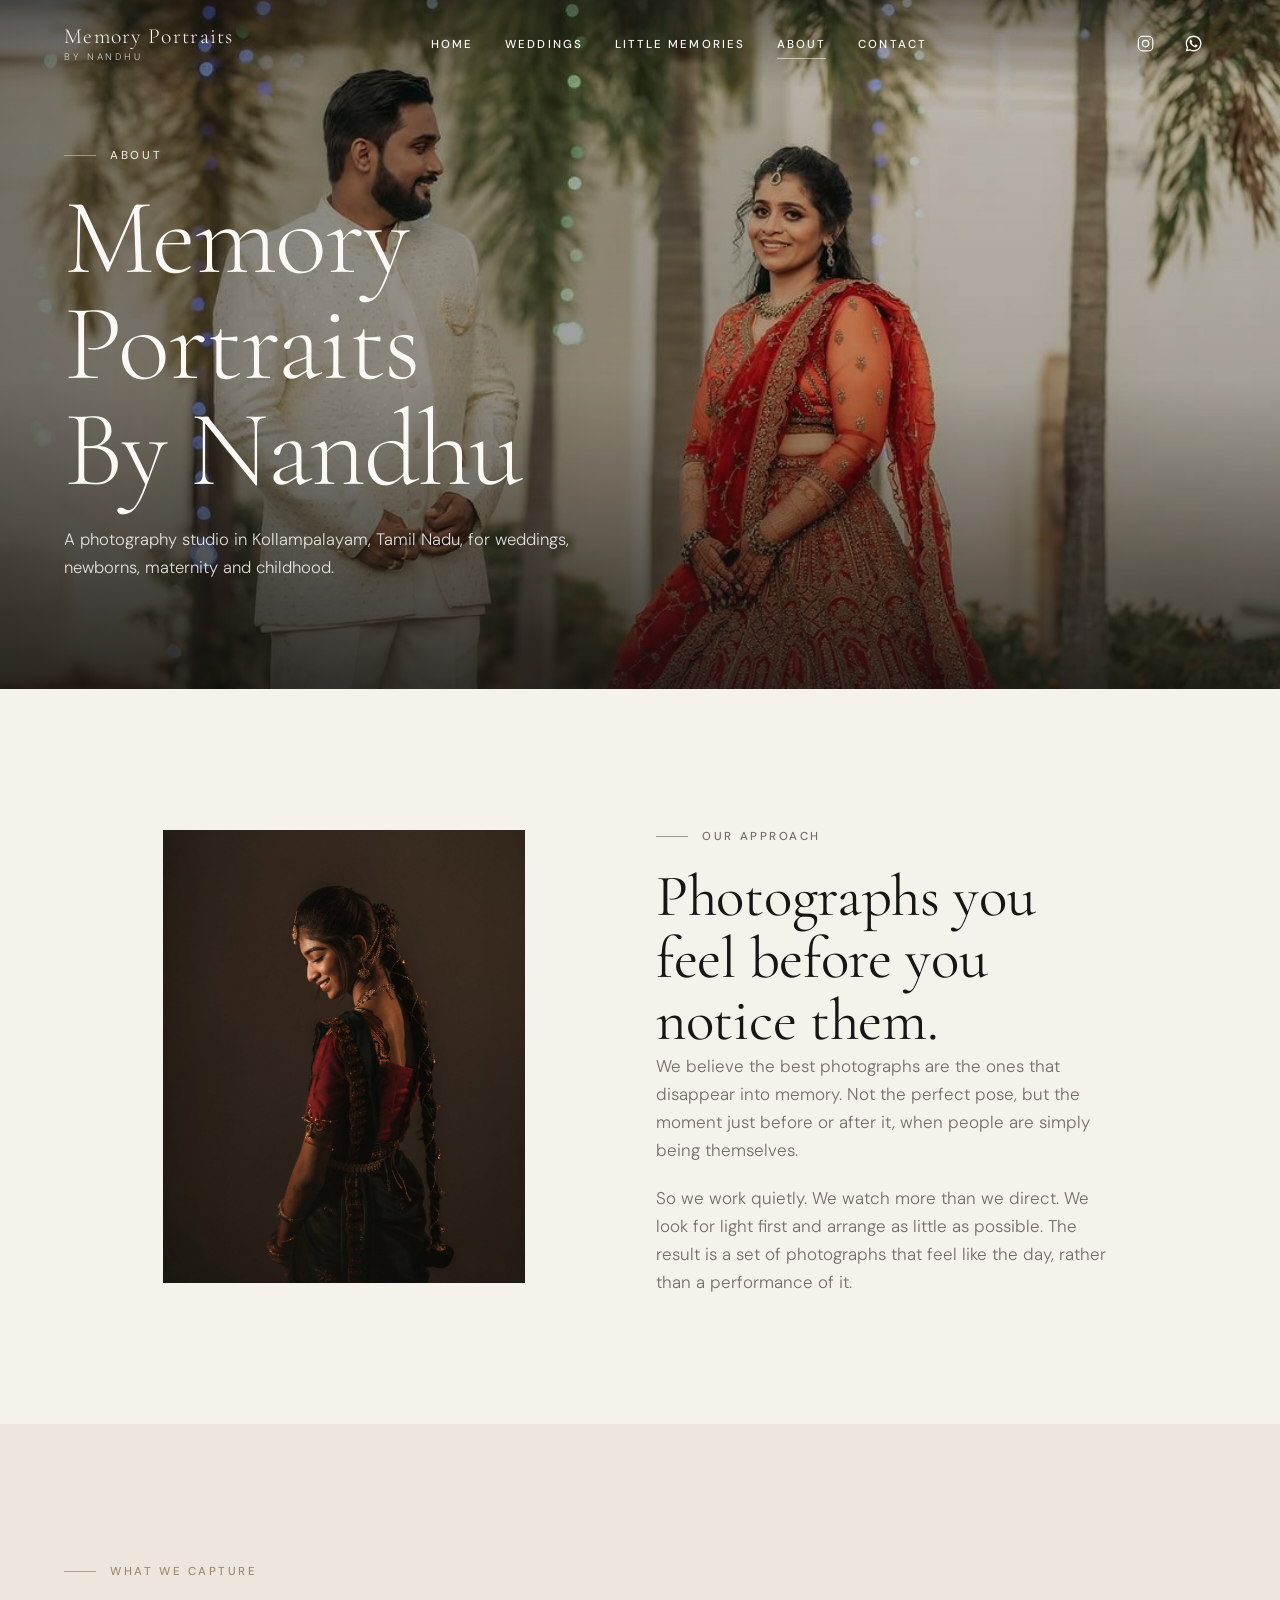
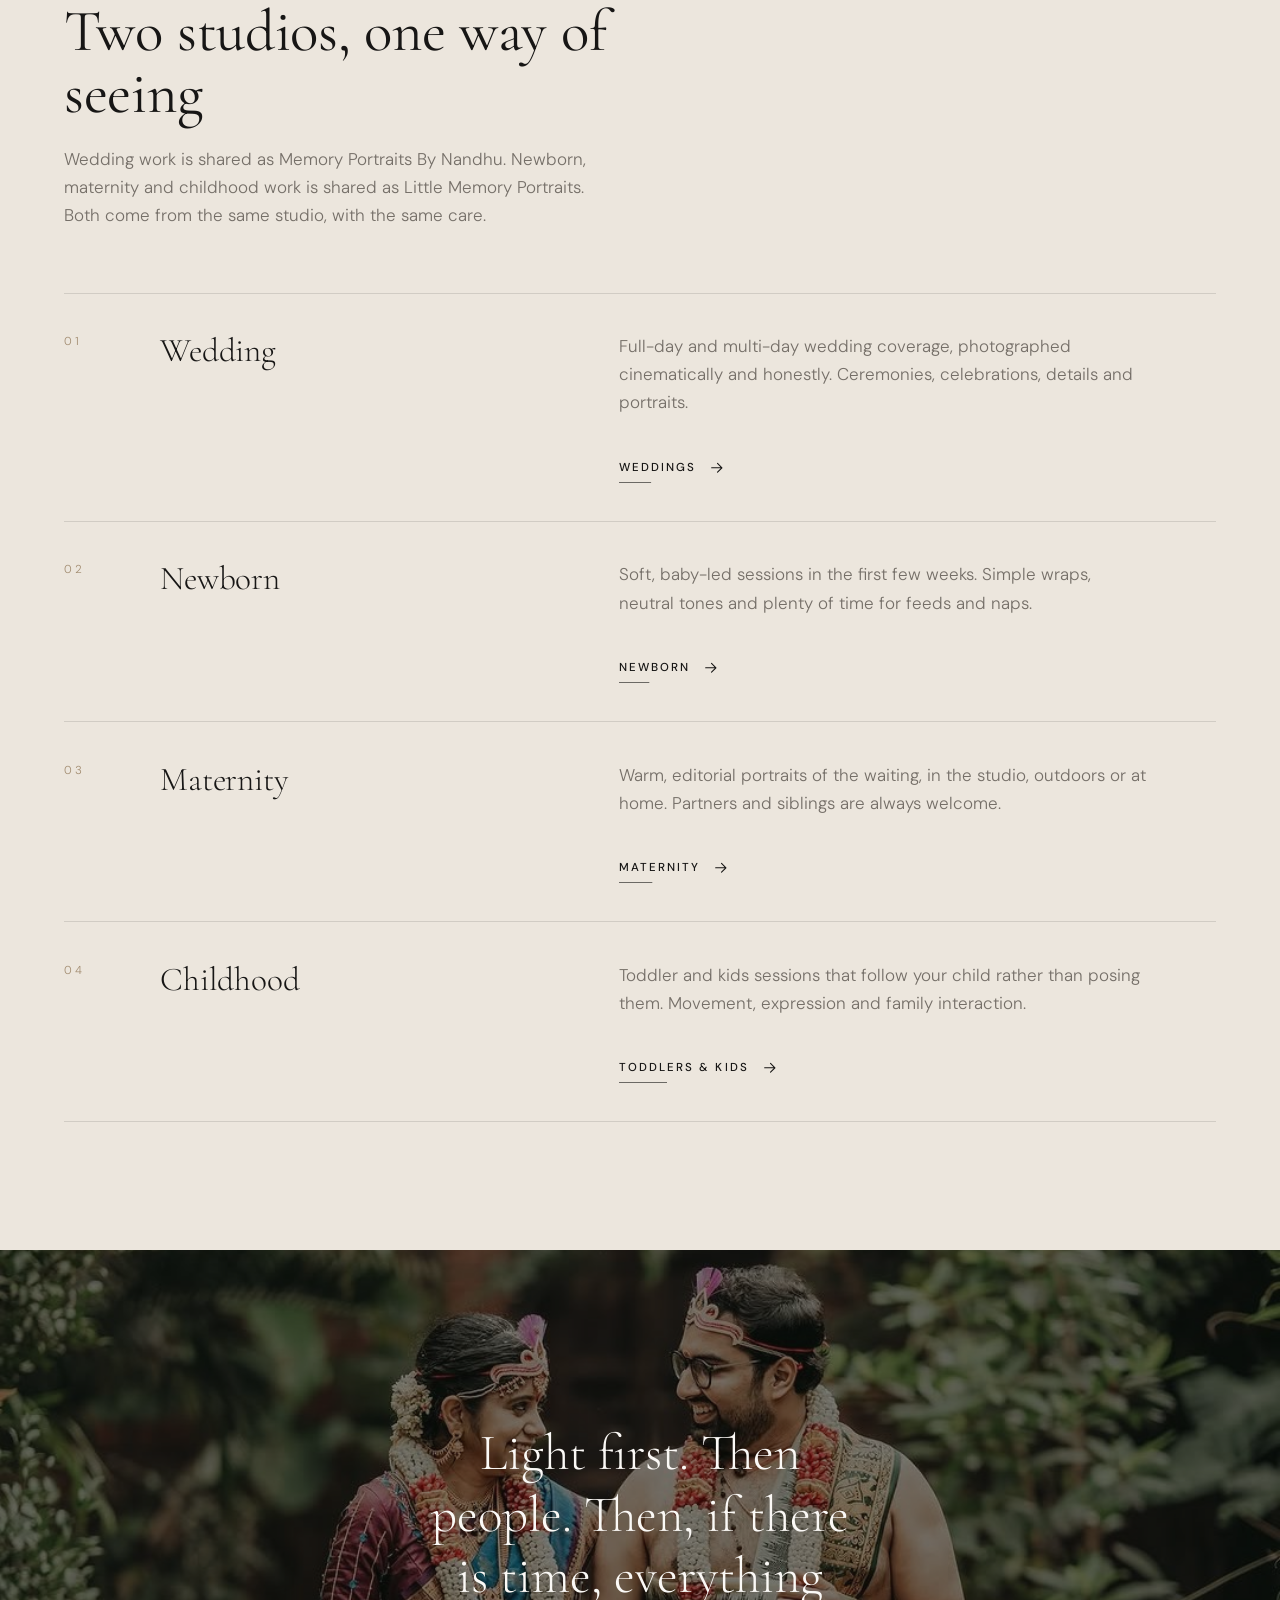
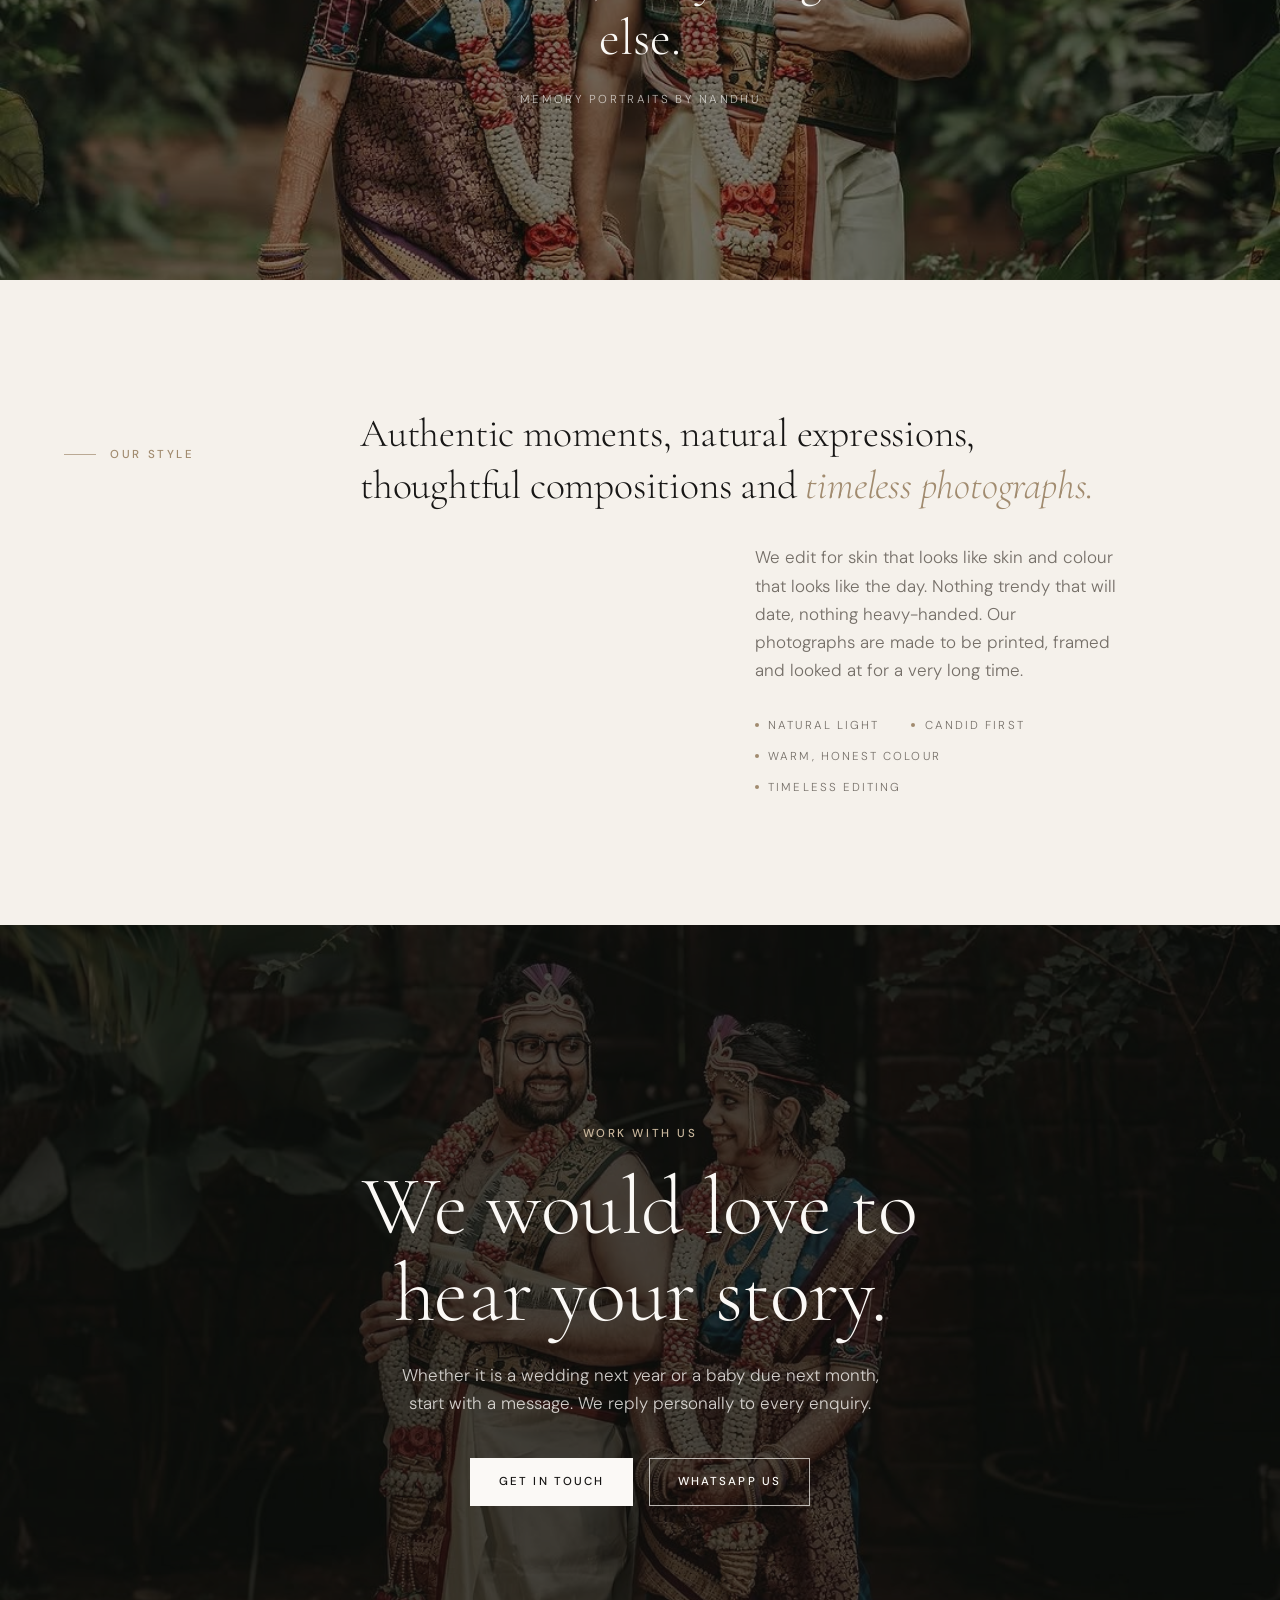
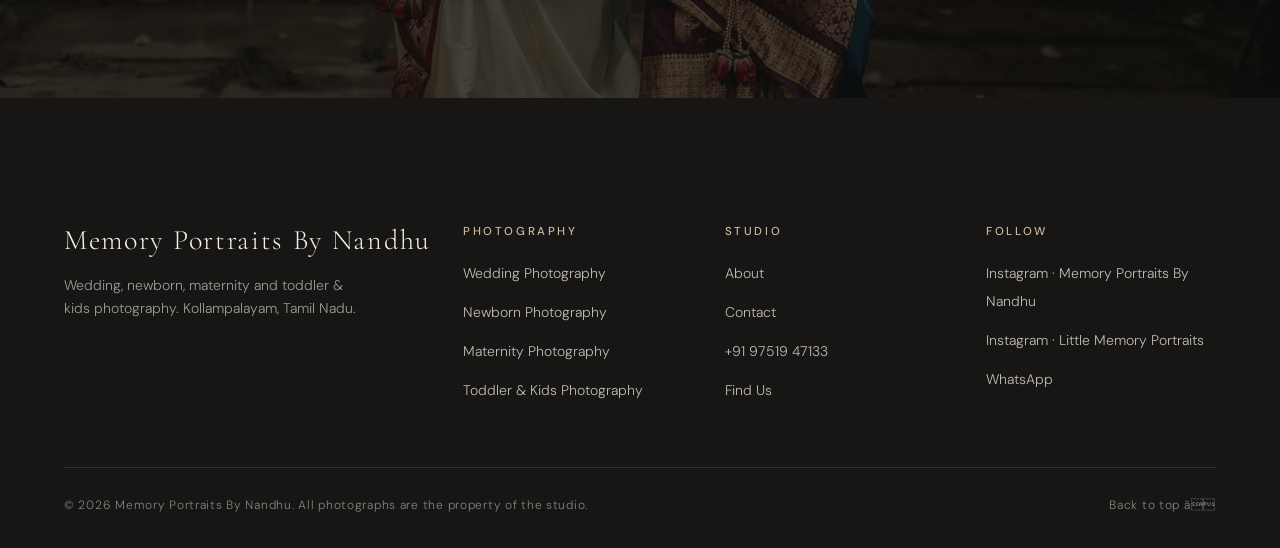
==== about.html @ 347346f7 "Memory Portraits By Nandhu portfolio site Static HTML/CSS/JS portfolio for the studio with the real " ====
<!DOCTYPE html>
<html lang="en">
<head>
    <meta charset="utf-8">
    <meta name="viewport" content="width=device-width, initial-scale=1">
    <title>About | Memory Portraits By Nandhu</title>
    <meta name="description" content="About Memory Portraits By Nandhu, a photography studio in Kollampalayam, Tamil Nadu. Our approach, what we capture and the style behind our wedding, newborn, maternity and childhood photography.">

    <meta property="og:type" content="website">
    <meta property="og:site_name" content="Memory Portraits By Nandhu">
    <meta property="og:title" content="About | Memory Portraits By Nandhu">
    <meta property="og:description" content="Authentic moments, natural expressions, thoughtful compositions and timeless photographs.">
    <meta name="twitter:card" content="summary_large_image">
    <meta name="theme-color" content="#f5f1eb">

    <link rel="icon" href="assets/icons/favicon.svg" type="image/svg+xml">
    <link rel="preconnect" href="https://fonts.googleapis.com">
    <link rel="preconnect" href="https://fonts.gstatic.com" crossorigin>
    <link href="https://fonts.googleapis.com/css2?family=Cormorant+Garamond:ital,wght@0,300;0,400;0,500;1,300;1,400&family=DM+Sans:wght@300;400;500&display=swap" rel="stylesheet">
    <link rel="stylesheet" href="css/style.css">
    <script>document.documentElement.classList.add("js");</script>
</head>
<body id="top">

    <a class="skip-link" href="#main">Skip to content</a>

    <div class="preloader" aria-hidden="true">
        <div class="preloader__inner">
            <span class="preloader__mark">Memory Portraits By Nandhu</span>
            <span class="preloader__line"></span>
        </div>
    </div>

    <!-- ============================================================ HEADER -->
    <header class="site-header">
        <div class="site-header__inner">
            <a class="brand" href="index.html" aria-label="Memory Portraits By Nandhu – home">
                <span class="brand__name">Memory Portraits</span>
                <span class="brand__sub">By Nandhu</span>
            </a>

            <nav class="site-nav" aria-label="Primary">
                <ul class="site-nav__list">
                    <li><a href="index.html">Home</a></li>
                    <li><a href="weddings.html">Weddings</a></li>
                    <li><a href="newborn.html">Little Memories</a></li>
                    <li><a href="about.html" aria-current="page">About</a></li>
                    <li><a href="contact.html">Contact</a></li>
                </ul>
            </nav>

            <div class="site-header__actions">
                <a class="icon-link" href="https://www.instagram.com/memory_portraits_by_nandhu/" target="_blank" rel="noopener" aria-label="Instagram (opens in a new tab)">
                    <svg class="icon" viewBox="0 0 24 24" aria-hidden="true"><rect x="3" y="3" width="18" height="18" rx="5"/><circle cx="12" cy="12" r="4"/><circle cx="17.5" cy="6.5" r="0.8" fill="currentColor" stroke="none"/></svg>
                </a>
                <a class="icon-link" data-config="whatsapp" href="https://wa.me/919751947133" target="_blank" rel="noopener" aria-label="WhatsApp (opens in a new tab)">
                    <svg class="icon icon--fill" viewBox="0 0 24 24" aria-hidden="true"><path d="M12.04 2C6.58 2 2.13 6.45 2.13 11.91c0 1.75.46 3.45 1.32 4.95L2.05 22l5.25-1.38c1.45.79 3.08 1.21 4.74 1.21 5.46 0 9.91-4.45 9.91-9.91S17.5 2 12.04 2zm0 18.15c-1.48 0-2.93-.4-4.2-1.15l-.3-.18-3.12.82.83-3.04-.2-.31a8.26 8.26 0 0 1-1.26-4.38c0-4.54 3.7-8.24 8.24-8.24 4.54 0 8.24 3.7 8.24 8.24s-3.7 8.24-8.23 8.24zm4.52-6.16c-.25-.12-1.47-.72-1.69-.81-.23-.08-.39-.12-.56.12-.17.25-.64.81-.78.97-.14.17-.29.19-.54.06-.25-.12-1.05-.39-1.99-1.23-.74-.66-1.23-1.47-1.38-1.72-.14-.25-.02-.38.11-.51.11-.11.25-.29.37-.43.12-.14.17-.25.25-.41.08-.17.04-.31-.02-.43-.06-.12-.56-1.34-.76-1.84-.2-.48-.41-.42-.56-.43h-.48c-.17 0-.43.06-.66.31-.22.25-.86.85-.86 2.07 0 1.22.89 2.4 1.01 2.56.12.17 1.75 2.67 4.23 3.74.59.26 1.05.41 1.41.52.59.19 1.13.16 1.56.1.48-.07 1.47-.6 1.67-1.18.21-.58.21-1.07.14-1.18-.06-.1-.22-.16-.47-.28z"/></svg>
                </a>
                <button class="nav-toggle" type="button" aria-expanded="false" aria-controls="nav-overlay" aria-label="Open menu">
                    <span></span><span></span>
                </button>
            </div>
        </div>
    </header>

    <div class="nav-overlay" id="nav-overlay" aria-hidden="true">
        <nav aria-label="Mobile">
            <ol class="nav-overlay__list">
                <li><a href="index.html">Home</a></li>
                <li><a href="weddings.html">Weddings</a></li>
                <li><a href="newborn.html">Little Memories</a></li>
                <li><a href="about.html" aria-current="page">About</a></li>
                <li><a href="contact.html">Contact</a></li>
            </ol>
        </nav>
        <div class="nav-overlay__footer">
            <div class="nav-overlay__social">
                <a href="https://www.instagram.com/memory_portraits_by_nandhu/" target="_blank" rel="noopener">Instagram · Memory Portraits By Nandhu</a>
                <a href="https://www.instagram.com/little_memoryportraits/" target="_blank" rel="noopener">Instagram · Little Memory Portraits</a>
                <a data-config="whatsapp" href="https://wa.me/919751947133" target="_blank" rel="noopener">WhatsApp</a>
            </div>
            <span class="nav-overlay__note">Kollampalayam, Tamil Nadu</span>
        </div>
    </div>

    <main id="main">

        <!-- ========================================================= HERO -->
        <section class="hero hero--compact" aria-labelledby="hero-title">
            <div class="hero__media">
                <img src="assets/images/hero/hero-about.jpg" alt="Bride and groom beneath the palms at the reception" width="1920" height="1080" loading="eager" fetchpriority="high">
            </div>
            <div class="hero__overlay"></div>
            <div class="hero__content">
                <p class="section-label">About</p>
                <h1 class="hero__title" id="hero-title">Memory Portraits By Nandhu</h1>
                <p class="hero__text">A photography studio in Kollampalayam, Tamil Nadu, for weddings, newborns, maternity and childhood.</p>
            </div>
        </section>

        <!-- ================================================= OUR APPROACH -->
        <section class="section" aria-labelledby="approach-title">
            <div class="container">
                <div class="grid-12 about-brief">
                    <figure class="about-brief__media reveal" data-reveal="scale">
                        <img src="assets/images/about/about-photographer.jpg" alt="Bride in soft, low light. Memory Portraits By Nandhu" width="1200" height="1600" loading="lazy">
                    </figure>
                    <div class="about-brief__body reveal">
                        <p class="section-label">Our approach</p>
                        <h2 class="section-title" id="approach-title">Photographs you feel before you notice them.</h2>
                        <p>We believe the best photographs are the ones that disappear into memory. Not the perfect pose, but the moment just before or after it, when people are simply being themselves.</p>
                        <p>So we work quietly. We watch more than we direct. We look for light first and arrange as little as possible. The result is a set of photographs that feel like the day, rather than a performance of it.</p>
                    </div>
                </div>
            </div>
        </section>

        <!-- ============================================== WHAT WE CAPTURE -->
        <section class="section section--alt" aria-labelledby="capture-title">
            <div class="container">
                <div class="section-heading reveal">
                    <p class="section-label">What we capture</p>
                    <h2 class="section-title" id="capture-title">Two studios, one way of seeing</h2>
                    <p class="section-heading__text">Wedding work is shared as Memory Portraits By Nandhu. Newborn, maternity and childhood work is shared as Little Memory Portraits. Both come from the same studio, with the same care.</p>
                </div>

                <div class="values reveal-stagger">
                    <article class="value">
                        <span class="value__index">01</span>
                        <h3 class="value__title">Wedding</h3>
                        <div class="value__text">
                            <p>Full-day and multi-day wedding coverage, photographed cinematically and honestly. Ceremonies, celebrations, details and portraits.</p>
                            <a class="link-arrow" href="weddings.html">Weddings <svg class="icon" viewBox="0 0 24 24" aria-hidden="true"><path d="M5 12h14M13 6l6 6-6 6"/></svg></a>
                        </div>
                    </article>
                    <article class="value">
                        <span class="value__index">02</span>
                        <h3 class="value__title">Newborn</h3>
                        <div class="value__text">
                            <p>Soft, baby-led sessions in the first few weeks. Simple wraps, neutral tones and plenty of time for feeds and naps.</p>
                            <a class="link-arrow" href="newborn.html">Newborn <svg class="icon" viewBox="0 0 24 24" aria-hidden="true"><path d="M5 12h14M13 6l6 6-6 6"/></svg></a>
                        </div>
                    </article>
                    <article class="value">
                        <span class="value__index">03</span>
                        <h3 class="value__title">Maternity</h3>
                        <div class="value__text">
                            <p>Warm, editorial portraits of the waiting, in the studio, outdoors or at home. Partners and siblings are always welcome.</p>
                            <a class="link-arrow" href="maternity.html">Maternity <svg class="icon" viewBox="0 0 24 24" aria-hidden="true"><path d="M5 12h14M13 6l6 6-6 6"/></svg></a>
                        </div>
                    </article>
                    <article class="value">
                        <span class="value__index">04</span>
                        <h3 class="value__title">Childhood</h3>
                        <div class="value__text">
                            <p>Toddler and kids sessions that follow your child rather than posing them. Movement, expression and family interaction.</p>
                            <a class="link-arrow" href="toddlers.html">Toddlers &amp; Kids <svg class="icon" viewBox="0 0 24 24" aria-hidden="true"><path d="M5 12h14M13 6l6 6-6 6"/></svg></a>
                        </div>
                    </article>
                </div>
            </div>
        </section>

        <!-- ================================================== IMAGE BREAK -->
        <section class="image-break" aria-label="Behind the scenes at the studio">
            <div class="image-break__media">
                <img src="assets/images/about/about-studio.jpg" alt="" width="1600" height="1067" loading="lazy">
            </div>
            <blockquote class="image-break__quote reveal" data-reveal="fade">
                <p>Light first. Then people. Then, if there is time, everything else.</p>
                <footer>Memory Portraits By Nandhu</footer>
            </blockquote>
        </section>

        <!-- ==================================================== OUR STYLE -->
        <section class="section" aria-labelledby="style-title">
            <div class="container">
                <div class="grid-12 statement">
                    <p class="section-label statement__label reveal" data-reveal="fade">Our style</p>
                    <h2 class="statement__text reveal" id="style-title">Authentic moments, natural expressions, thoughtful compositions and <em>timeless photographs.</em></h2>
                    <div class="statement__aside reveal">
                        <p>We edit for skin that looks like skin and colour that looks like the day. Nothing trendy that will date, nothing heavy-handed. Our photographs are made to be printed, framed and looked at for a very long time.</p>
                        <ul class="eyebrow-list">
                            <li>Natural light</li>
                            <li>Candid first</li>
                            <li>Warm, honest colour</li>
                            <li>Timeless editing</li>
                        </ul>
                    </div>
                </div>
            </div>
        </section>

        <!-- =================================================== CONTACT CTA -->
        <section class="contact-cta" aria-labelledby="cta-title">
            <div class="contact-cta__media">
                <img src="assets/images/weddings/wedding-14.jpg" alt="" width="1600" height="1067" loading="lazy">
            </div>
            <div class="container reveal">
                <p class="section-label">Work with us</p>
                <h2 class="contact-cta__title" id="cta-title">We would love to hear your story.</h2>
                <p class="contact-cta__text">Whether it is a wedding next year or a baby due next month, start with a message. We reply personally to every enquiry.</p>
                <div class="btn-group">
                    <a class="btn btn--light-solid" href="contact.html">Get in touch</a>
                    <a class="btn btn--light" data-config="whatsapp" href="https://wa.me/919751947133" target="_blank" rel="noopener">WhatsApp us</a>
                </div>
            </div>
        </section>

    </main>

    <!-- ============================================================ FOOTER -->
    <footer class="site-footer">
        <div class="container site-footer__grid">
            <div class="site-footer__brand">
                <a class="brand" href="index.html"><span class="brand__name">Memory Portraits By Nandhu</span></a>
                <p>Wedding, newborn, maternity and toddler &amp; kids photography. Kollampalayam, Tamil Nadu.</p>
            </div>
            <div>
                <h4 class="site-footer__heading">Photography</h4>
                <ul class="site-footer__list">
                    <li><a href="weddings.html">Wedding Photography</a></li>
                    <li><a href="newborn.html">Newborn Photography</a></li>
                    <li><a href="maternity.html">Maternity Photography</a></li>
                    <li><a href="toddlers.html">Toddler &amp; Kids Photography</a></li>
                </ul>
            </div>
            <div>
                <h4 class="site-footer__heading">Studio</h4>
                <ul class="site-footer__list">
                    <li><a href="about.html">About</a></li>
                    <li><a href="contact.html">Contact</a></li>
                    <li><a data-config="phone" href="tel:+919751947133">+91 97519 47133</a></li>
                    <li><a data-config="maps" href="https://www.google.com/maps/search/?api=1&amp;query=Memory+Portraits+By+Nandhu,+AK+Square,+95%2F1,+Gandhiji+Street,+Karur+Road,+Kollampalayam,+Tamil+Nadu+638002" target="_blank" rel="noopener">Find Us</a></li>
                </ul>
            </div>
            <div>
                <h4 class="site-footer__heading">Follow</h4>
                <ul class="site-footer__list">
                    <li><a href="https://www.instagram.com/memory_portraits_by_nandhu/" target="_blank" rel="noopener">Instagram · Memory Portraits By Nandhu</a></li>
                    <li><a href="https://www.instagram.com/little_memoryportraits/" target="_blank" rel="noopener">Instagram · Little Memory Portraits</a></li>
                    <li><a data-config="whatsapp" href="https://wa.me/919751947133" target="_blank" rel="noopener">WhatsApp</a></li>
                </ul>
            </div>
        </div>
        <div class="container site-footer__bottom">
            <span>© <span data-year>2026</span> Memory Portraits By Nandhu. All photographs are the property of the studio.</span>
            <a href="#top">Back to top â</a>
        </div>
    </footer>


    <script src="js/main.js" defer></script>
</body>
</html>
---- css/style.css ----
/* =========================================================================
   Memory Portraits By Nandhu — Photography Portfolio
   Stylesheet
   -------------------------------------------------------------------------
   Contents
   1.  Design tokens
   2.  Base & reset
   3.  Typography
   4.  Layout helpers
   5.  Buttons & links
   6.  Preloader & page transition
   7.  Header & navigation
   8.  Mobile navigation overlay
   9.  Hero
   10. Editorial statement / intro
   11. Feature (split image + text)
   12. Category features
   13. Gallery system
   14. Image break / quote
   15. Section blocks (about, values, story)
   16. Instagram section
   17. Contact CTA
   18. Contact page
   19. Category navigation (Little Memories)
   20. Lightbox
   21. Footer
   22. Scroll reveal
   23. Dark theme
   24. Reduced motion
   ========================================================================= */


/* -------------------------------------------------------------------------
   1. Design tokens
   ------------------------------------------------------------------------- */
:root {
    /* Palette — warm ivory, soft beige, charcoal, deep black, muted brown, tan */
    --color-ivory: #f5f1eb;
    --color-beige: #ece6dd;
    --color-sand: #dfd6c9;
    --color-charcoal: #2a2825;
    --color-black: #0f0e0d;
    --color-dark: #171615;
    --color-brown: #4e4239;
    --color-muted: #756f68;
    --color-accent: #a18b6f;
    --color-accent-soft: #c9b79d;

    /* Semantic (light theme defaults) */
    --color-bg: var(--color-ivory);
    --color-bg-alt: var(--color-beige);
    --color-text: var(--color-dark);
    --color-text-soft: var(--color-muted);
    --color-line: rgba(23, 22, 21, 0.12);
    --color-line-strong: rgba(23, 22, 21, 0.4);
    --color-on-image: #fbf9f6;
    --header-fg: var(--color-on-image);
    --header-bg-scrolled: rgba(245, 241, 235, 0.92);
    --header-fg-scrolled: var(--color-dark);

    /* Typography */
    --font-display: "Cormorant Garamond", Georgia, "Times New Roman", serif;
    --font-body: "DM Sans", system-ui, -apple-system, "Segoe UI", sans-serif;

    --fs-display: clamp(2.75rem, 8.5vw, 6.75rem);
    --fs-h1: clamp(2.5rem, 6.5vw, 5.25rem);
    --fs-h2: clamp(2.1rem, 4.6vw, 3.9rem);
    --fs-h3: clamp(1.55rem, 2.6vw, 2.3rem);
    --fs-statement: clamp(1.6rem, 3.1vw, 2.9rem);
    --fs-body: 1rem;
    --fs-small: 0.875rem;
    --fs-label: 0.72rem;

    /* Spacing */
    --gutter: clamp(1.25rem, 5vw, 4.5rem);
    --space-section: clamp(4.5rem, 10vw, 9.5rem);
    --space-block: clamp(2rem, 5vw, 4.5rem);
    --container-max: 1440px;
    --header-h: 4.5rem;

    /* Motion */
    --ease-out: cubic-bezier(0.22, 0.61, 0.36, 1);
    --ease-soft: cubic-bezier(0.2, 0.7, 0.2, 1);
    --dur-fast: 0.25s;
    --dur: 0.5s;
    --dur-slow: 0.9s;

    /* Gallery */
    --gallery-gap: 0.5rem;
    --gallery-row: 38vw;
    --gallery-radius: 0;
}

@media (min-width: 768px) {
    :root {
        --header-h: 5.5rem;
        --gallery-gap: 1rem;
        --gallery-row: clamp(150px, 22vw, 320px);
        --fs-body: 1.0625rem;
    }
}


/* -------------------------------------------------------------------------
   2. Base & reset
   ------------------------------------------------------------------------- */
*,
*::before,
*::after {
    box-sizing: border-box;
}

html {
    scroll-behavior: smooth;
    -webkit-text-size-adjust: 100%;
    background: var(--color-bg);
}

body {
    margin: 0;
    font-family: var(--font-body);
    font-size: var(--fs-body);
    font-weight: 300;
    line-height: 1.65;
    color: var(--color-text);
    background: var(--color-bg);
    -webkit-font-smoothing: antialiased;
    overflow-x: hidden;
}

body.nav-open,
body.lightbox-open {
    overflow: hidden;
}

img,
picture,
svg {
    display: block;
    max-width: 100%;
}

img {
    height: auto;
}

figure {
    margin: 0;
}

a {
    color: inherit;
    text-decoration: none;
}

button {
    font: inherit;
    color: inherit;
    background: none;
    border: 0;
    padding: 0;
    cursor: pointer;
}

ul,
ol {
    margin: 0;
    padding: 0;
    list-style: none;
}

:focus-visible {
    outline: 2px solid var(--color-accent);
    outline-offset: 3px;
}

::selection {
    background: var(--color-accent-soft);
    color: var(--color-dark);
}

.skip-link {
    position: absolute;
    top: -100%;
    left: 1rem;
    z-index: 1000;
    padding: 0.75rem 1rem;
    background: var(--color-dark);
    color: var(--color-ivory);
    font-size: var(--fs-small);
}

.skip-link:focus {
    top: 1rem;
}

[hidden] {
    display: none !important;
}

.visually-hidden {
    position: absolute !important;
    width: 1px;
    height: 1px;
    padding: 0;
    margin: -1px;
    overflow: hidden;
    clip: rect(0, 0, 0, 0);
    white-space: nowrap;
    border: 0;
}


/* -------------------------------------------------------------------------
   3. Typography
   ------------------------------------------------------------------------- */
h1, h2, h3, h4 {
    margin: 0;
    font-family: var(--font-display);
    font-weight: 400;
    line-height: 1.05;
    letter-spacing: -0.005em;
}

h1 { font-size: var(--fs-h1); }
h2 { font-size: var(--fs-h2); }
h3 { font-size: var(--fs-h3); line-height: 1.15; }
h4 { font-size: 1.25rem; }

p {
    margin: 0 0 1.25rem;
}

p:last-child {
    margin-bottom: 0;
}

em, .italic {
    font-style: italic;
}

.section-label {
    display: inline-flex;
    align-items: center;
    gap: 0.9rem;
    margin: 0 0 1.25rem;
    font-family: var(--font-body);
    font-size: var(--fs-label);
    font-weight: 500;
    letter-spacing: 0.22em;
    text-transform: uppercase;
    color: var(--color-accent);
}

.section-label::before {
    content: "";
    width: 2rem;
    height: 1px;
    background: currentColor;
    opacity: 0.7;
}

.section-label--plain::before {
    display: none;
}

.section-title {
    max-width: 22ch;
}

.section-heading {
    margin-bottom: var(--space-block);
}

.section-heading--center {
    text-align: center;
}

.section-heading--center .section-title {
    margin-inline: auto;
}

.section-heading--center .section-label {
    justify-content: center;
}

.section-heading--center .section-label::before {
    display: none;
}

.section-heading__text {
    max-width: 46ch;
    margin-top: 1.25rem;
    color: var(--color-text-soft);
}

.section-heading--center .section-heading__text {
    margin-inline: auto;
}

.lede {
    font-size: 1.125rem;
    line-height: 1.7;
    color: var(--color-text-soft);
}

.text-soft {
    color: var(--color-text-soft);
}


/* -------------------------------------------------------------------------
   4. Layout helpers
   ------------------------------------------------------------------------- */
.container {
    width: min(100% - (var(--gutter) * 2), var(--container-max));
    margin-inline: auto;
}

.container--narrow {
    max-width: 960px;
}

.section {
    padding-block: var(--space-section);
}

.section--flush-top {
    padding-top: 0;
}

.section--flush-bottom {
    padding-bottom: 0;
}

.section--alt {
    background: var(--color-bg-alt);
}

.section--dark {
    background: var(--color-dark);
    color: var(--color-ivory);
    --color-text: var(--color-ivory);
    --color-text-soft: #aaa196;
    --color-line: rgba(245, 241, 235, 0.14);
}

.grid-12 {
    display: grid;
    grid-template-columns: repeat(12, minmax(0, 1fr));
    column-gap: clamp(1rem, 2.5vw, 2.5rem);
}

.divider {
    height: 1px;
    background: var(--color-line);
    border: 0;
    margin: 0;
}

[id] {
    scroll-margin-top: calc(var(--header-h) + 1rem);
}

section[id],
.chapter[id],
[id^="chapter-"] {
    scroll-margin-top: calc(var(--header-h) + 4rem);
}

main {
    display: block;
}


/* -------------------------------------------------------------------------
   5. Buttons & links
   ------------------------------------------------------------------------- */
.btn {
    display: inline-flex;
    align-items: center;
    justify-content: center;
    gap: 0.75rem;
    min-height: 3rem;
    padding: 0.9rem 1.75rem;
    font-family: var(--font-body);
    font-size: var(--fs-label);
    font-weight: 500;
    letter-spacing: 0.18em;
    text-transform: uppercase;
    line-height: 1;
    border: 1px solid currentColor;
    border-radius: 0;
    transition: background-color var(--dur-fast) var(--ease-out),
                color var(--dur-fast) var(--ease-out),
                border-color var(--dur-fast) var(--ease-out),
                transform var(--dur-fast) var(--ease-out);
}

.btn svg {
    width: 1rem;
    height: 1rem;
    flex: none;
    transition: transform var(--dur-fast) var(--ease-out);
}

.btn:hover svg {
    transform: translateX(3px);
}

.btn--solid {
    background: var(--color-text);
    color: var(--color-bg);
    border-color: var(--color-text);
}

.btn--solid:hover {
    background: var(--color-accent);
    border-color: var(--color-accent);
    color: var(--color-ivory);
}

.btn--outline {
    background: transparent;
    color: var(--color-text);
}

.btn--outline:hover {
    background: var(--color-text);
    color: var(--color-bg);
}

.btn--light {
    color: var(--color-on-image);
    border-color: rgba(251, 249, 246, 0.7);
}

.btn--light:hover {
    background: var(--color-on-image);
    color: var(--color-dark);
    border-color: var(--color-on-image);
}

.btn--light-solid {
    background: var(--color-on-image);
    color: var(--color-dark);
    border-color: var(--color-on-image);
}

.btn--light-solid:hover {
    background: transparent;
    color: var(--color-on-image);
}

.btn-group {
    display: flex;
    flex-wrap: wrap;
    gap: 0.75rem 1rem;
}

.link-arrow {
    display: inline-flex;
    align-items: center;
    gap: 0.75rem;
    font-size: var(--fs-label);
    font-weight: 500;
    letter-spacing: 0.18em;
    text-transform: uppercase;
    padding-block: 0.35rem;
    position: relative;
}

.link-arrow::after {
    content: "";
    position: absolute;
    left: 0;
    bottom: 0;
    width: 100%;
    height: 1px;
    background: currentColor;
    transform: scaleX(0.3);
    transform-origin: left;
    transition: transform var(--dur) var(--ease-out);
    opacity: 0.6;
}

.link-arrow:hover::after {
    transform: scaleX(1);
}

.link-arrow svg {
    width: 1.1rem;
    height: 1.1rem;
    transition: transform var(--dur-fast) var(--ease-out);
}

.link-arrow:hover svg {
    transform: translateX(4px);
}

.icon-link {
    display: inline-flex;
    align-items: center;
    justify-content: center;
    width: 2.75rem;
    height: 2.75rem;
    border-radius: 50%;
    transition: background-color var(--dur-fast) var(--ease-out), color var(--dur-fast) var(--ease-out);
}

.icon-link svg {
    width: 1.2rem;
    height: 1.2rem;
}

.icon-link:hover {
    background: rgba(161, 139, 111, 0.16);
}

.icon {
    width: 1em;
    height: 1em;
    fill: none;
    stroke: currentColor;
    stroke-width: 1.5;
    stroke-linecap: round;
    stroke-linejoin: round;
}

.icon--fill {
    fill: currentColor;
    stroke: none;
}


/* -------------------------------------------------------------------------
   6. Preloader & page transition
   ------------------------------------------------------------------------- */
.preloader {
    display: none;
}

html.js .preloader {
    position: fixed;
    inset: 0;
    z-index: 2000;
    display: grid;
    place-items: center;
    background: var(--color-bg);
    transition: opacity 0.7s var(--ease-out), visibility 0.7s;
}

html.js .preloader.is-done {
    opacity: 0;
    visibility: hidden;
    pointer-events: none;
}

.preloader__inner {
    display: flex;
    flex-direction: column;
    align-items: center;
}

.preloader__mark {
    font-family: var(--font-display);
    font-size: clamp(1.4rem, 3vw, 2.2rem);
    letter-spacing: 0.08em;
    color: var(--color-text);
    opacity: 0;
    animation: preloader-in 1.1s var(--ease-out) forwards;
}

.preloader__line {
    width: 3rem;
    height: 1px;
    margin-top: 1.25rem;
    background: var(--color-accent);
    transform: scaleX(0);
    animation: preloader-line 1.1s var(--ease-out) 0.2s forwards;
}

@keyframes preloader-in {
    from { opacity: 0; transform: translateY(8px); letter-spacing: 0.2em; }
    to   { opacity: 1; transform: none; letter-spacing: 0.08em; }
}

@keyframes preloader-line {
    to { transform: scaleX(1); }
}

.page-transition {
    position: fixed;
    inset: 0;
    z-index: 1900;
    background: var(--color-bg);
    opacity: 0;
    visibility: hidden;
    pointer-events: none;
    transition: opacity 0.35s var(--ease-out), visibility 0.35s;
}

body.is-leaving .page-transition {
    opacity: 1;
    visibility: visible;
}


/* -------------------------------------------------------------------------
   7. Header & navigation
   ------------------------------------------------------------------------- */
.site-header {
    position: fixed;
    top: 0;
    left: 0;
    right: 0;
    z-index: 900;
    height: var(--header-h);
    color: var(--header-fg);
    transition: background-color var(--dur) var(--ease-out),
                color var(--dur) var(--ease-out),
                box-shadow var(--dur) var(--ease-out),
                transform var(--dur) var(--ease-out);
}

.site-header::after {
    content: "";
    position: absolute;
    inset: 0;
    background: linear-gradient(to bottom, rgba(15, 14, 13, 0.45), rgba(15, 14, 13, 0));
    opacity: 1;
    pointer-events: none;
    transition: opacity var(--dur) var(--ease-out);
    z-index: -1;
}

.site-header.is-scrolled {
    color: var(--header-fg-scrolled);
    background: var(--header-bg-scrolled);
    -webkit-backdrop-filter: blur(14px);
    backdrop-filter: blur(14px);
    box-shadow: 0 1px 0 var(--color-line);
}

.site-header.is-scrolled::after {
    opacity: 0;
}

body.nav-open .site-header {
    color: var(--color-ivory);
    background: transparent;
    box-shadow: none;
    -webkit-backdrop-filter: none;
    backdrop-filter: none;
}

body.nav-open .site-header::after {
    opacity: 0;
}

.site-header__inner {
    width: min(100% - (var(--gutter) * 2), var(--container-max));
    height: 100%;
    margin-inline: auto;
    display: flex;
    align-items: center;
    justify-content: space-between;
    gap: 1.5rem;
}

.brand {
    display: flex;
    flex-direction: column;
    line-height: 1;
    position: relative;
    z-index: 2;
}

.brand__name {
    font-family: var(--font-display);
    font-size: 1.35rem;
    letter-spacing: 0.06em;
}

.brand__sub {
    margin-top: 0.3rem;
    font-size: 0.6rem;
    letter-spacing: 0.3em;
    text-transform: uppercase;
    opacity: 0.75;
}

.site-nav {
    display: none;
}

.site-nav__list {
    display: flex;
    gap: clamp(1.5rem, 2.5vw, 2.75rem);
}

.site-nav__list a {
    position: relative;
    display: inline-block;
    padding: 0.5rem 0;
    font-size: var(--fs-label);
    font-weight: 500;
    letter-spacing: 0.18em;
    text-transform: uppercase;
}

.site-nav__list a::after {
    content: "";
    position: absolute;
    left: 0;
    bottom: 0.15rem;
    width: 100%;
    height: 1px;
    background: currentColor;
    transform: scaleX(0);
    transform-origin: right;
    transition: transform var(--dur) var(--ease-out);
}

.site-nav__list a:hover::after,
.site-nav__list a[aria-current="page"]::after {
    transform: scaleX(1);
    transform-origin: left;
}

.site-nav__list a[aria-current="page"]::after {
    opacity: 0.55;
}

.site-header__actions {
    display: flex;
    align-items: center;
    gap: 0.25rem;
    position: relative;
    z-index: 2;
}

.site-header__actions .icon-link:hover {
    background: rgba(255, 255, 255, 0.12);
}

.site-header.is-scrolled .site-header__actions .icon-link:hover {
    background: rgba(161, 139, 111, 0.16);
}

.nav-toggle {
    position: relative;
    width: 2.75rem;
    height: 2.75rem;
    margin-left: 0.25rem;
    display: inline-flex;
    flex-direction: column;
    align-items: flex-end;
    justify-content: center;
    gap: 6px;
    padding-right: 0.6rem;
}

.nav-toggle span {
    display: block;
    width: 1.5rem;
    height: 1.5px;
    background: currentColor;
    transform-origin: center;
    transition: transform var(--dur) var(--ease-out), opacity var(--dur) var(--ease-out), width var(--dur) var(--ease-out);
}

.nav-toggle span:nth-child(2) {
    width: 1.05rem;
}

body.nav-open .nav-toggle span:nth-child(1) {
    transform: translateY(3.75px) rotate(45deg);
}

body.nav-open .nav-toggle span:nth-child(2) {
    width: 1.5rem;
    transform: translateY(-3.75px) rotate(-45deg);
}

@media (min-width: 1024px) {
    .site-nav {
        display: block;
    }

    .nav-toggle {
        display: none;
    }
}


/* -------------------------------------------------------------------------
   8. Mobile navigation overlay
   ------------------------------------------------------------------------- */
.nav-overlay {
    position: fixed;
    inset: 0;
    z-index: 800;
    display: flex;
    flex-direction: column;
    justify-content: space-between;
    padding: calc(var(--header-h) + 2rem) var(--gutter) 2rem;
    background: var(--color-dark);
    color: var(--color-ivory);
    visibility: hidden;
    opacity: 0;
    overflow-y: auto;
    transition: opacity var(--dur) var(--ease-out), visibility var(--dur);
}

.nav-overlay::before {
    content: "";
    position: absolute;
    inset: 0;
    background:
        radial-gradient(60% 50% at 80% 90%, rgba(161, 139, 111, 0.18), transparent 70%),
        radial-gradient(40% 40% at 10% 20%, rgba(161, 139, 111, 0.08), transparent 70%);
    pointer-events: none;
}

body.nav-open .nav-overlay {
    visibility: visible;
    opacity: 1;
}

.nav-overlay__list {
    position: relative;
    counter-reset: nav;
}

.nav-overlay__list li {
    counter-increment: nav;
    border-bottom: 1px solid rgba(245, 241, 235, 0.12);
    opacity: 0;
    transform: translateY(18px);
    transition: opacity var(--dur-slow) var(--ease-out), transform var(--dur-slow) var(--ease-out);
}

body.nav-open .nav-overlay__list li {
    opacity: 1;
    transform: none;
}

body.nav-open .nav-overlay__list li:nth-child(1) { transition-delay: 0.08s; }
body.nav-open .nav-overlay__list li:nth-child(2) { transition-delay: 0.14s; }
body.nav-open .nav-overlay__list li:nth-child(3) { transition-delay: 0.20s; }
body.nav-open .nav-overlay__list li:nth-child(4) { transition-delay: 0.26s; }
body.nav-open .nav-overlay__list li:nth-child(5) { transition-delay: 0.32s; }

.nav-overlay__list a {
    display: flex;
    align-items: baseline;
    gap: 1.25rem;
    padding: clamp(0.9rem, 2.5vh, 1.4rem) 0;
    font-family: var(--font-display);
    font-size: clamp(2rem, 8vw, 3.25rem);
    line-height: 1;
    font-weight: 300;
    transition: color var(--dur-fast);
}

.nav-overlay__list a::before {
    content: counter(nav, decimal-leading-zero);
    font-family: var(--font-body);
    font-size: var(--fs-label);
    letter-spacing: 0.18em;
    color: var(--color-accent);
}

.nav-overlay__list a:hover,
.nav-overlay__list a[aria-current="page"] {
    color: var(--color-accent-soft);
}

.nav-overlay__footer {
    position: relative;
    display: flex;
    flex-wrap: wrap;
    align-items: flex-end;
    justify-content: space-between;
    gap: 1rem 2rem;
    padding-top: 1.5rem;
    opacity: 0;
    transition: opacity var(--dur-slow) var(--ease-out) 0.4s;
}

body.nav-open .nav-overlay__footer {
    opacity: 1;
}

.nav-overlay__social {
    display: flex;
    flex-direction: column;
    gap: 0.6rem;
}

.nav-overlay__social a {
    font-size: var(--fs-small);
    letter-spacing: 0.04em;
    color: rgba(245, 241, 235, 0.75);
}

.nav-overlay__social a:hover {
    color: var(--color-ivory);
}

.nav-overlay__note {
    font-size: var(--fs-label);
    letter-spacing: 0.18em;
    text-transform: uppercase;
    color: rgba(245, 241, 235, 0.45);
}

@media (min-width: 1024px) {
    .nav-overlay {
        display: none;
    }
}


/* -------------------------------------------------------------------------
   9. Hero
   ------------------------------------------------------------------------- */
.hero {
    position: relative;
    display: flex;
    align-items: flex-end;
    min-height: 100vh;
    min-height: 100svh;
    color: var(--color-on-image);
    overflow: hidden;
    isolation: isolate;
}

.hero--page {
    min-height: 78vh;
    min-height: 78svh;
}

.hero--compact {
    min-height: 62vh;
    min-height: 62svh;
}

.hero__media {
    position: absolute;
    inset: 0;
    z-index: -2;
    background: var(--color-charcoal);
}

.hero__media img {
    width: 100%;
    height: 100%;
    object-fit: cover;
    object-position: center;
}

html.js .hero__media img {
    transform: scale(1.06);
    transition: transform 2.4s var(--ease-out);
}

html.js body.is-ready .hero__media img {
    transform: scale(1);
}

.hero__overlay {
    position: absolute;
    inset: 0;
    z-index: -1;
    background:
        linear-gradient(to top, rgba(15, 14, 13, 0.78) 0%, rgba(15, 14, 13, 0.28) 45%, rgba(15, 14, 13, 0.18) 100%),
        linear-gradient(to right, rgba(15, 14, 13, 0.35), rgba(15, 14, 13, 0) 60%);
}

.hero--soft .hero__overlay {
    background:
        linear-gradient(to top, rgba(46, 40, 35, 0.72) 0%, rgba(46, 40, 35, 0.2) 50%, rgba(46, 40, 35, 0.1) 100%);
}

.hero__content {
    position: relative;
    width: min(100% - (var(--gutter) * 2), var(--container-max));
    margin-inline: auto;
    padding-top: calc(var(--header-h) + 3rem);
    padding-bottom: clamp(4.5rem, 12vh, 8rem);
}

.hero__content > * {
    max-width: 44rem;
}

.hero--center {
    align-items: center;
    text-align: center;
}

.hero--center .hero__content {
    padding-bottom: calc(var(--header-h) + 1rem);
}

.hero--center .hero__content > * {
    margin-inline: auto;
}

.hero .section-label {
    color: rgba(251, 249, 246, 0.85);
}

.hero .section-label::before {
    background: var(--color-accent-soft);
}

.hero--center .section-label::before {
    display: none;
}

.hero__title {
    font-size: var(--fs-display);
    font-weight: 300;
    line-height: 0.98;
    letter-spacing: -0.015em;
    margin-bottom: 1.5rem;
    text-wrap: balance;
}

.hero--page .hero__title {
    font-size: var(--fs-h1);
}

.hero__title em {
    font-style: italic;
    font-weight: 300;
}

.hero__text {
    font-size: clamp(1rem, 1.3vw, 1.2rem);
    line-height: 1.65;
    max-width: 34rem;
    color: rgba(251, 249, 246, 0.86);
    margin-bottom: 2.25rem;
}

.hero__text:last-child {
    margin-bottom: 0;
}

.hero .btn-group {
    margin-top: 0.5rem;
}

.hero--center .btn-group {
    justify-content: center;
}

.hero__scroll {
    position: absolute;
    right: var(--gutter);
    bottom: 2rem;
    display: none;
    flex-direction: column;
    align-items: center;
    gap: 0.75rem;
    font-size: 0.6rem;
    letter-spacing: 0.3em;
    text-transform: uppercase;
    color: rgba(251, 249, 246, 0.7);
    writing-mode: vertical-rl;
}

.hero__scroll::after {
    content: "";
    width: 1px;
    height: 3.5rem;
    background: linear-gradient(to bottom, rgba(251, 249, 246, 0.8), transparent);
    animation: scroll-hint 2.4s var(--ease-soft) infinite;
    transform-origin: top;
}

@keyframes scroll-hint {
    0%   { transform: scaleY(0); opacity: 0; }
    30%  { transform: scaleY(1); opacity: 1; }
    100% { transform: scaleY(1) translateY(1rem); opacity: 0; }
}

@media (min-width: 768px) and (min-height: 600px) {
    .hero__scroll {
        display: flex;
    }
}

/* Hero entrance choreography (JS only) */
html.js .hero__content > * {
    opacity: 0;
    transform: translateY(26px);
    transition: opacity 1.1s var(--ease-out), transform 1.1s var(--ease-out);
}

html.js body.is-ready .hero__content > * {
    opacity: 1;
    transform: none;
}

html.js body.is-ready .hero__content > *:nth-child(1) { transition-delay: 0.15s; }
html.js body.is-ready .hero__content > *:nth-child(2) { transition-delay: 0.3s; }
html.js body.is-ready .hero__content > *:nth-child(3) { transition-delay: 0.45s; }
html.js body.is-ready .hero__content > *:nth-child(4) { transition-delay: 0.6s; }


/* -------------------------------------------------------------------------
   10. Editorial statement / intro
   ------------------------------------------------------------------------- */
.statement {
    row-gap: 2rem;
}

.statement__label {
    grid-column: 1 / -1;
}

.statement__text {
    grid-column: 1 / -1;
    font-family: var(--font-display);
    font-size: var(--fs-statement);
    font-weight: 300;
    line-height: 1.3;
    letter-spacing: -0.005em;
    text-wrap: pretty;
}

.statement__text em {
    color: var(--color-accent);
}

.statement__aside {
    grid-column: 1 / -1;
    color: var(--color-text-soft);
    max-width: 38ch;
}

@media (min-width: 768px) {
    .statement__label { grid-column: 1 / 4; padding-top: 0.6rem; }
    .statement__text  { grid-column: 4 / 13; }
    .statement__aside { grid-column: 7 / 13; }
}

@media (min-width: 1200px) {
    .statement__text  { grid-column: 4 / 12; }
    .statement__aside { grid-column: 8 / 12; }
}


/* -------------------------------------------------------------------------
   11. Feature (split image + text)
   ------------------------------------------------------------------------- */
.feature {
    row-gap: 3.5rem;
    align-items: center;
}

.feature__media {
    grid-column: 1 / -1;
    position: relative;
    margin-bottom: 2rem;
}

.feature__img {
    position: relative;
    overflow: hidden;
    aspect-ratio: 4 / 5;
    background: var(--color-bg-alt);
}

.feature__img img {
    width: 100%;
    height: 100%;
    object-fit: cover;
}

.feature__img--secondary {
    position: absolute;
    right: -0.5rem;
    bottom: -2rem;
    width: 46%;
    aspect-ratio: 3 / 4;
    border: 6px solid var(--color-bg);
    box-shadow: 0 30px 60px -30px rgba(15, 14, 13, 0.45);
}

.feature--reverse .feature__img--secondary {
    right: auto;
    left: -0.5rem;
}

.feature__body {
    grid-column: 1 / -1;
}

.feature__body p {
    color: var(--color-text-soft);
    max-width: 42ch;
}

.feature__body .link-arrow {
    margin-top: 1.5rem;
}

.feature__meta {
    display: flex;
    flex-wrap: wrap;
    gap: 0.5rem 1.5rem;
    margin: 1.75rem 0 0;
    padding-top: 1.25rem;
    border-top: 1px solid var(--color-line);
    font-size: var(--fs-label);
    letter-spacing: 0.16em;
    text-transform: uppercase;
    color: var(--color-text-soft);
}

@media (min-width: 900px) {
    .feature__media { grid-column: 1 / 8; margin-bottom: 0; }
    .feature__body  { grid-column: 9 / 13; }

    .feature--reverse .feature__media { grid-column: 6 / 13; grid-row: 1; }
    .feature--reverse .feature__body  { grid-column: 1 / 5; grid-row: 1; }

    .feature__img--secondary {
        right: -3rem;
        bottom: -3rem;
        width: 42%;
        border-width: 10px;
    }

    .feature--reverse .feature__img--secondary {
        left: -3rem;
    }
}


/* -------------------------------------------------------------------------
   12. Category features
   ------------------------------------------------------------------------- */
.categories {
    display: grid;
    grid-template-columns: 1fr;
    gap: var(--gallery-gap);
}

.category-feature {
    position: relative;
    display: block;
    overflow: hidden;
    aspect-ratio: 4 / 5;
    color: var(--color-on-image);
    background: var(--color-charcoal);
    isolation: isolate;
}

.category-feature img {
    width: 100%;
    height: 100%;
    object-fit: cover;
    transition: transform 1.4s var(--ease-out), opacity 0.8s ease;
}

.category-feature::after {
    content: "";
    position: absolute;
    inset: 0;
    background: linear-gradient(to top, rgba(15, 14, 13, 0.8) 0%, rgba(15, 14, 13, 0.25) 45%, rgba(15, 14, 13, 0.05) 100%);
    transition: opacity var(--dur) var(--ease-out);
}

.category-feature:hover img,
.category-feature:focus-visible img {
    transform: scale(1.05);
}

.category-feature__body {
    position: absolute;
    left: 0;
    right: 0;
    bottom: 0;
    z-index: 1;
    padding: clamp(1.5rem, 4vw, 3rem);
}

.category-feature__index {
    display: block;
    margin-bottom: 0.75rem;
    font-size: var(--fs-label);
    letter-spacing: 0.22em;
    text-transform: uppercase;
    color: var(--color-accent-soft);
}

.category-feature__title {
    font-size: clamp(1.9rem, 3.2vw, 3rem);
    font-weight: 300;
    margin-bottom: 0.5rem;
}

.category-feature__text {
    max-width: 30ch;
    color: rgba(251, 249, 246, 0.8);
    font-size: var(--fs-small);
    margin-bottom: 1.25rem;
}

.category-feature .link-arrow::after {
    display: none;
}

.categories__note {
    display: flex;
    flex-direction: column;
    justify-content: center;
    padding: clamp(2rem, 5vw, 4rem);
    background: var(--color-bg-alt);
}

.categories__note h3 {
    font-weight: 300;
    margin-bottom: 1rem;
}

.categories__note p {
    color: var(--color-text-soft);
    max-width: 38ch;
}

.categories__note .link-arrow {
    margin-top: 1.5rem;
}

@media (min-width: 768px) {
    .categories {
        grid-template-columns: repeat(12, minmax(0, 1fr));
        grid-auto-rows: clamp(240px, 27vw, 500px);
    }

    .category-feature {
        aspect-ratio: auto;
    }

    .categories > :nth-child(1) { grid-column: 1 / 8;  grid-row: 1 / 3; }
    .categories > :nth-child(2) { grid-column: 8 / 13; grid-row: 1 / 2; }
    .categories > :nth-child(3) { grid-column: 8 / 13; grid-row: 2 / 3; }
    .categories > :nth-child(4) { grid-column: 1 / 7;  grid-row: 3 / 4; }
    .categories > :nth-child(5) { grid-column: 7 / 13; grid-row: 3 / 4; }
}


/* -------------------------------------------------------------------------
   13. Gallery system
   -------------------------------------------------------------------------
   6-column dense grid on desktop, 2-column on mobile.
   Modifiers: .large .portrait .landscape .wide .tall
   ------------------------------------------------------------------------- */
.gallery {
    display: grid;
    grid-template-columns: repeat(2, minmax(0, 1fr));
    grid-auto-rows: var(--gallery-row);
    grid-auto-flow: dense;
    gap: var(--gallery-gap);
}

.gallery-item {
    position: relative;
    overflow: hidden;
    background: var(--color-bg-alt);
    border-radius: var(--gallery-radius);
    contain: content;
}

.gallery-item__link {
    display: block;
    width: 100%;
    height: 100%;
    cursor: zoom-in;
}

.gallery-item img {
    width: 100%;
    height: 100%;
    object-fit: cover;
    transition: transform 1.2s var(--ease-out), opacity 0.8s ease;
}

html.js .gallery-item img {
    opacity: 0;
}

html.js .gallery-item img.is-loaded {
    opacity: 1;
}

.gallery-item:hover img,
.gallery-item:focus-within img {
    transform: scale(1.04);
}

.gallery-item__caption {
    position: absolute;
    inset: 0;
    display: flex;
    align-items: flex-end;
    justify-content: space-between;
    gap: 1rem;
    padding: clamp(1rem, 2.5vw, 1.75rem);
    color: var(--color-on-image);
    background: linear-gradient(to top, rgba(15, 14, 13, 0.7), rgba(15, 14, 13, 0) 55%);
    opacity: 0;
    transition: opacity var(--dur) var(--ease-out);
    pointer-events: none;
}

.gallery-item:hover .gallery-item__caption,
.gallery-item:focus-within .gallery-item__caption {
    opacity: 1;
}

.gallery-item__label {
    display: block;
    font-size: 0.62rem;
    letter-spacing: 0.22em;
    text-transform: uppercase;
    color: var(--color-accent-soft);
    margin-bottom: 0.35rem;
}

.gallery-item__title {
    display: block;
    font-family: var(--font-display);
    font-size: clamp(1.1rem, 1.6vw, 1.5rem);
    line-height: 1.1;
    transform: translateY(8px);
    transition: transform var(--dur) var(--ease-out);
}

.gallery-item:hover .gallery-item__title,
.gallery-item:focus-within .gallery-item__title {
    transform: none;
}

.gallery-item__icon {
    flex: none;
    width: 2.25rem;
    height: 2.25rem;
    display: grid;
    place-items: center;
    border: 1px solid rgba(251, 249, 246, 0.5);
    border-radius: 50%;
    transform: translateY(8px);
    transition: transform var(--dur) var(--ease-out) 0.05s;
}

.gallery-item:hover .gallery-item__icon,
.gallery-item:focus-within .gallery-item__icon {
    transform: none;
}

.gallery-item__icon svg {
    width: 0.9rem;
    height: 0.9rem;
}

/* Mobile spans (2 columns) */
.gallery-item.portrait,
.gallery-item.tall {
    grid-row: span 2;
}

.gallery-item.landscape,
.gallery-item.wide {
    grid-column: span 2;
}

.gallery-item.large {
    grid-column: span 2;
    grid-row: span 2;
}

/* Desktop spans (6 columns) */
@media (min-width: 768px) {
    .gallery {
        grid-template-columns: repeat(6, minmax(0, 1fr));
    }

    .gallery-item                 { grid-column: span 2; grid-row: span 1; }
    .gallery-item.portrait        { grid-column: span 2; grid-row: span 2; }
    .gallery-item.landscape       { grid-column: span 3; grid-row: span 1; }
    .gallery-item.wide            { grid-column: span 4; grid-row: span 1; }
    .gallery-item.large           { grid-column: span 4; grid-row: span 2; }
    .gallery-item.tall            { grid-column: span 3; grid-row: span 2; }
}

/* Variants */
.gallery--soft {
    --gallery-radius: 4px;
}

@media (min-width: 768px) {
    .gallery--soft {
        --gallery-radius: 6px;
    }
}

.gallery--spacious {
    --gallery-gap: clamp(0.75rem, 2vw, 2rem);
}

.gallery--editorial {
    --gallery-row: 34vw;
}

@media (min-width: 768px) {
    .gallery--editorial {
        --gallery-row: clamp(160px, 19vw, 300px);
    }
}

/* Gallery chapter heading (used on wedding/newborn pages) */
.chapter {
    padding-block: var(--space-block);
}

.chapter__head {
    display: grid;
    grid-template-columns: 1fr;
    gap: 1rem 2rem;
    align-items: end;
    margin-bottom: var(--space-block);
}

.chapter__index {
    font-family: var(--font-display);
    font-size: clamp(3rem, 8vw, 6rem);
    line-height: 0.8;
    font-weight: 300;
    color: var(--color-accent);
    opacity: 0.55;
}

.chapter__title {
    font-weight: 300;
}

.chapter__text {
    color: var(--color-text-soft);
    max-width: 40ch;
}

@media (min-width: 900px) {
    .chapter__head {
        grid-template-columns: auto 1fr minmax(0, 32rem);
    }

    .chapter__text {
        justify-self: end;
        text-align: right;
    }
}


/* -------------------------------------------------------------------------
   14. Image break / quote
   ------------------------------------------------------------------------- */
.image-break {
    position: relative;
    min-height: 70vh;
    min-height: 70svh;
    display: grid;
    place-items: center;
    color: var(--color-on-image);
    overflow: hidden;
    isolation: isolate;
    background: var(--color-charcoal);
}

.image-break__media {
    position: absolute;
    inset: 0;
    z-index: -2;
}

.image-break__media img {
    width: 100%;
    height: 100%;
    object-fit: cover;
}

html.js .image-break__media img {
    transform: scale(1.08);
    transition: transform 2.6s var(--ease-out);
}

html.js .image-break.is-visible .image-break__media img {
    transform: scale(1);
}

.image-break::after {
    content: "";
    position: absolute;
    inset: 0;
    z-index: -1;
    background: rgba(15, 14, 13, 0.5);
}

.image-break__quote {
    max-width: 24ch;
    padding: var(--space-section) var(--gutter);
    font-family: var(--font-display);
    font-size: clamp(1.8rem, 4vw, 3.6rem);
    font-weight: 300;
    line-height: 1.2;
    text-align: center;
    margin: 0;
}

.image-break__quote footer {
    margin-top: 1.5rem;
    font-family: var(--font-body);
    font-size: var(--fs-label);
    letter-spacing: 0.2em;
    text-transform: uppercase;
    color: rgba(251, 249, 246, 0.7);
}

.image-break--tall {
    min-height: 90vh;
    min-height: 90svh;
}


/* -------------------------------------------------------------------------
   15. Section blocks (about brief, values, story)
   ------------------------------------------------------------------------- */
.about-brief {
    row-gap: 2.5rem;
    align-items: center;
}

.about-brief__media {
    grid-column: 1 / -1;
    aspect-ratio: 4 / 5;
    overflow: hidden;
    background: var(--color-bg-alt);
}

.about-brief__media img {
    width: 100%;
    height: 100%;
    object-fit: cover;
}

.about-brief__body {
    grid-column: 1 / -1;
}

.about-brief__body p {
    color: var(--color-text-soft);
    max-width: 44ch;
}

@media (min-width: 900px) {
    .about-brief__media { grid-column: 2 / 6; }
    .about-brief__body  { grid-column: 7 / 12; }
}

.values {
    display: grid;
    grid-template-columns: 1fr;
    gap: 0;
    border-top: 1px solid var(--color-line);
}

.value {
    display: grid;
    grid-template-columns: 1fr;
    gap: 0.75rem 2rem;
    padding: clamp(1.5rem, 3vw, 2.5rem) 0;
    border-bottom: 1px solid var(--color-line);
}

.value__index {
    font-size: var(--fs-label);
    letter-spacing: 0.22em;
    color: var(--color-accent);
}

.value__title {
    font-weight: 300;
}

.value__text {
    color: var(--color-text-soft);
    max-width: 44ch;
}

.value__text .link-arrow {
    margin-top: 1rem;
    color: var(--color-text);
}

@media (min-width: 768px) {
    .value {
        grid-template-columns: 4rem 1fr 1.4fr;
        align-items: start;
    }
}

.story {
    row-gap: 2rem;
    align-items: center;
}

.story__media {
    grid-column: 1 / -1;
    overflow: hidden;
    background: var(--color-bg-alt);
}

.story__media img {
    width: 100%;
    height: 100%;
    object-fit: cover;
}

.story__media--portrait {
    aspect-ratio: 3 / 4;
}

.story__media--landscape {
    aspect-ratio: 4 / 3;
}

.story__body {
    grid-column: 1 / -1;
}

.story__body p {
    color: var(--color-text-soft);
    max-width: 42ch;
}

.story__quote {
    grid-column: 1 / -1;
    font-family: var(--font-display);
    font-size: clamp(1.4rem, 2.4vw, 2rem);
    font-weight: 300;
    line-height: 1.35;
    color: var(--color-text);
    margin: 0;
}

@media (min-width: 900px) {
    .story__media--portrait  { grid-column: 1 / 6; }
    .story__body             { grid-column: 7 / 12; }
    .story__media--landscape { grid-column: 6 / 13; }
    .story--reverse .story__body { grid-column: 1 / 5; grid-row: 1; }
    .story--reverse .story__media--portrait { grid-column: 7 / 12; grid-row: 1; }
    .story--reverse .story__media--landscape { grid-column: 6 / 13; grid-row: 1; }
    .story__quote { grid-column: 3 / 11; text-align: center; }
}

.pair {
    display: grid;
    grid-template-columns: 1fr 1fr;
    gap: var(--gallery-gap);
    align-items: end;
}

.pair > * {
    overflow: hidden;
    background: var(--color-bg-alt);
}

.pair > *:first-child {
    aspect-ratio: 3 / 4;
}

.pair > *:last-child {
    aspect-ratio: 4 / 5;
    margin-bottom: 12%;
}

.pair img {
    width: 100%;
    height: 100%;
    object-fit: cover;
}

.eyebrow-list {
    display: flex;
    flex-wrap: wrap;
    gap: 0.75rem 2rem;
    margin-top: 2rem;
    font-size: var(--fs-label);
    letter-spacing: 0.18em;
    text-transform: uppercase;
    color: var(--color-text-soft);
}

.eyebrow-list li {
    display: flex;
    align-items: center;
    gap: 0.6rem;
}

.eyebrow-list li::before {
    content: "";
    width: 4px;
    height: 4px;
    border-radius: 50%;
    background: var(--color-accent);
}


/* -------------------------------------------------------------------------
   16. Instagram section
   ------------------------------------------------------------------------- */
.instagram__strip {
    display: grid;
    grid-template-columns: repeat(3, minmax(0, 1fr));
    gap: var(--gallery-gap);
    margin-bottom: var(--space-block);
}

.instagram__item {
    position: relative;
    display: block;
    aspect-ratio: 1;
    overflow: hidden;
    background: var(--color-bg-alt);
    color: var(--color-on-image);
}

.instagram__item img {
    width: 100%;
    height: 100%;
    object-fit: cover;
    transition: transform 1.2s var(--ease-out);
}

.instagram__item::after {
    content: "";
    position: absolute;
    inset: 0;
    background: rgba(15, 14, 13, 0.35);
    opacity: 0;
    transition: opacity var(--dur) var(--ease-out);
}

.instagram__item svg {
    position: absolute;
    top: 50%;
    left: 50%;
    width: 1.5rem;
    height: 1.5rem;
    z-index: 1;
    transform: translate(-50%, -50%) scale(0.8);
    opacity: 0;
    transition: opacity var(--dur) var(--ease-out), transform var(--dur) var(--ease-out);
}

.instagram__item:hover img,
.instagram__item:focus-visible img {
    transform: scale(1.06);
}

.instagram__item:hover::after,
.instagram__item:hover svg,
.instagram__item:focus-visible::after,
.instagram__item:focus-visible svg {
    opacity: 1;
    transform: translate(-50%, -50%) scale(1);
}

.instagram__item:hover::after,
.instagram__item:focus-visible::after {
    transform: none;
}

.instagram__actions {
    display: flex;
    flex-direction: column;
    align-items: center;
    gap: 1.25rem;
    text-align: center;
}

.instagram__actions .btn-group {
    justify-content: center;
}

@media (min-width: 768px) {
    .instagram__strip {
        grid-template-columns: repeat(6, minmax(0, 1fr));
    }
}


/* -------------------------------------------------------------------------
   17. Contact CTA
   ------------------------------------------------------------------------- */
.contact-cta {
    position: relative;
    padding-block: clamp(6rem, 16vw, 12rem);
    color: var(--color-on-image);
    text-align: center;
    overflow: hidden;
    isolation: isolate;
    background: var(--color-charcoal);
}

.contact-cta__media {
    position: absolute;
    inset: 0;
    z-index: -2;
}

.contact-cta__media img {
    width: 100%;
    height: 100%;
    object-fit: cover;
    filter: saturate(0.8);
}

.contact-cta::after {
    content: "";
    position: absolute;
    inset: 0;
    z-index: -1;
    background: rgba(15, 14, 13, 0.72);
}

.contact-cta .section-label {
    color: var(--color-accent-soft);
    justify-content: center;
}

.contact-cta .section-label::before {
    display: none;
}

.contact-cta__title {
    font-size: var(--fs-h1);
    font-weight: 300;
    max-width: 16ch;
    margin: 0 auto 1.5rem;
    text-wrap: balance;
}

.contact-cta__text {
    max-width: 40ch;
    margin: 0 auto 2.5rem;
    color: rgba(251, 249, 246, 0.8);
}

.contact-cta .btn-group {
    justify-content: center;
}


/* -------------------------------------------------------------------------
   18. Contact page
   ------------------------------------------------------------------------- */
.contact-layout {
    row-gap: 3.5rem;
    align-items: start;
}

.contact-details {
    grid-column: 1 / -1;
}

.contact-details h2 {
    font-weight: 300;
    margin-bottom: 1rem;
}

.contact-details > p {
    color: var(--color-text-soft);
    max-width: 38ch;
}

.contact-list {
    margin-top: 2.5rem;
    border-top: 1px solid var(--color-line);
}

.contact-list li {
    display: grid;
    grid-template-columns: 2rem 1fr;
    gap: 1rem;
    align-items: start;
    padding: 1.25rem 0;
    border-bottom: 1px solid var(--color-line);
}

.contact-list svg {
    width: 1.15rem;
    height: 1.15rem;
    margin-top: 0.25rem;
    color: var(--color-accent);
}

.contact-list__label {
    display: block;
    font-size: var(--fs-label);
    letter-spacing: 0.2em;
    text-transform: uppercase;
    color: var(--color-text-soft);
    margin-bottom: 0.3rem;
}

.contact-list a {
    border-bottom: 1px solid transparent;
    transition: border-color var(--dur-fast);
    overflow-wrap: anywhere;
}

.contact-list a:hover {
    border-color: currentColor;
}

.contact-form-wrap {
    grid-column: 1 / -1;
}

@media (min-width: 900px) {
    .contact-details  { grid-column: 1 / 5; position: sticky; top: calc(var(--header-h) + 2rem); }
    .contact-form-wrap { grid-column: 6 / 13; }
}

.enquiry-form {
    display: grid;
    grid-template-columns: 1fr;
    gap: 1.75rem 2rem;
}

.form-field {
    display: flex;
    flex-direction: column;
    gap: 0.5rem;
}

.form-field--full {
    grid-column: 1 / -1;
}

.form-field label {
    font-size: var(--fs-label);
    letter-spacing: 0.2em;
    text-transform: uppercase;
    color: var(--color-text-soft);
}

.form-field input,
.form-field select,
.form-field textarea {
    width: 100%;
    min-height: 3rem;
    padding: 0.75rem 0;
    font: inherit;
    font-weight: 300;
    color: var(--color-text);
    background: transparent;
    border: 0;
    border-bottom: 1px solid var(--color-line-strong);
    border-radius: 0;
    transition: border-color var(--dur-fast);
    -webkit-appearance: none;
    appearance: none;
}

.form-field select {
    background-image: url("data:image/svg+xml,%3Csvg xmlns='http://www.w3.org/2000/svg' width='16' height='16' fill='none' stroke='%23756f68' stroke-width='1.5'%3E%3Cpath d='M3 6l5 5 5-5'/%3E%3C/svg%3E");
    background-repeat: no-repeat;
    background-position: right 0 center;
    padding-right: 1.5rem;
}

.form-field textarea {
    min-height: 8rem;
    resize: vertical;
}

.form-field input:focus,
.form-field select:focus,
.form-field textarea:focus {
    outline: none;
    border-bottom-color: var(--color-accent);
}

.form-field input::placeholder,
.form-field textarea::placeholder {
    color: rgba(117, 111, 104, 0.6);
}

.form-field.has-error input,
.form-field.has-error select,
.form-field.has-error textarea {
    border-bottom-color: #a34d3f;
}

.form-error {
    display: none;
    font-size: var(--fs-small);
    color: #a34d3f;
}

.form-field.has-error .form-error {
    display: block;
}

.form-actions {
    grid-column: 1 / -1;
    display: flex;
    flex-wrap: wrap;
    gap: 0.75rem 1rem;
    margin-top: 0.5rem;
}

.form-status {
    grid-column: 1 / -1;
    min-height: 1.5rem;
    font-size: var(--fs-small);
    color: var(--color-text-soft);
}

.form-note {
    grid-column: 1 / -1;
    font-size: var(--fs-small);
    color: var(--color-text-soft);
}

@media (min-width: 640px) {
    .enquiry-form {
        grid-template-columns: 1fr 1fr;
    }
}


/* -------------------------------------------------------------------------
   18b. Find us (contact page)
   ------------------------------------------------------------------------- */
.find-us {
    row-gap: 2.5rem;
    align-items: center;
}

.find-us__body {
    grid-column: 1 / -1;
}

.find-us__card {
    grid-column: 1 / -1;
    display: flex;
    flex-direction: column;
    gap: 1rem;
    padding: clamp(1.75rem, 4vw, 3rem);
    background: var(--color-bg);
    border: 1px solid var(--color-line);
}

.find-us__name {
    font-family: var(--font-display);
    font-size: 1.5rem;
}

.find-us__address,
.contact-address {
    font-style: normal;
    line-height: 1.6;
    color: var(--color-text-soft);
}

.find-us__phone {
    font-family: var(--font-display);
    font-size: 1.35rem;
    letter-spacing: 0.02em;
}

.find-us__card .btn-group {
    margin-top: 0.75rem;
}

@media (min-width: 900px) {
    .find-us__body { grid-column: 1 / 6; }
    .find-us__card { grid-column: 7 / 13; }
}


/* -------------------------------------------------------------------------
   19. Category navigation (Little Memories)
   ------------------------------------------------------------------------- */
.category-nav {
    position: sticky;
    top: var(--header-h);
    z-index: 50;
    background: var(--color-bg);
    border-bottom: 1px solid var(--color-line);
}

.category-nav__list {
    display: flex;
    gap: clamp(1.25rem, 4vw, 3rem);
    overflow-x: auto;
    scrollbar-width: none;
    -webkit-overflow-scrolling: touch;
}

.category-nav__list::-webkit-scrollbar {
    display: none;
}

.category-nav__list a {
    display: inline-block;
    padding: 1.1rem 0;
    white-space: nowrap;
    font-size: var(--fs-label);
    letter-spacing: 0.2em;
    text-transform: uppercase;
    color: var(--color-text-soft);
    border-bottom: 1px solid transparent;
    margin-bottom: -1px;
    transition: color var(--dur-fast), border-color var(--dur-fast);
}

.category-nav__list a:hover,
.category-nav__list a[aria-current="page"] {
    color: var(--color-text);
    border-bottom-color: var(--color-text);
}


/* -------------------------------------------------------------------------
   20. Lightbox
   ------------------------------------------------------------------------- */
.lightbox {
    position: fixed;
    inset: 0;
    z-index: 1500;
    display: flex;
    align-items: center;
    justify-content: center;
    background: rgba(10, 9, 9, 0.96);
    color: var(--color-ivory);
    opacity: 0;
    visibility: hidden;
    transition: opacity 0.4s var(--ease-out), visibility 0.4s;
}

.lightbox.is-open {
    opacity: 1;
    visibility: visible;
}

.lightbox__stage {
    position: relative;
    width: 100%;
    height: 100%;
    display: flex;
    align-items: center;
    justify-content: center;
    padding: 4.5rem 1rem 5.5rem;
    touch-action: pan-y;
}

.lightbox__img {
    max-width: 100%;
    max-height: 100%;
    width: auto;
    height: auto;
    object-fit: contain;
    box-shadow: 0 40px 80px -30px rgba(0, 0, 0, 0.8);
    opacity: 1;
    transform: scale(1);
    transition: opacity 0.35s var(--ease-out), transform 0.35s var(--ease-out);
}

.lightbox__img.is-switching {
    opacity: 0;
    transform: scale(0.985);
}

.lightbox__btn {
    position: absolute;
    display: grid;
    place-items: center;
    width: 3rem;
    height: 3rem;
    border-radius: 50%;
    border: 1px solid rgba(245, 241, 235, 0.25);
    color: var(--color-ivory);
    background: rgba(15, 14, 13, 0.4);
    transition: background-color var(--dur-fast), border-color var(--dur-fast), transform var(--dur-fast);
}

.lightbox__btn:hover {
    background: rgba(245, 241, 235, 0.12);
    border-color: rgba(245, 241, 235, 0.6);
}

.lightbox__btn svg {
    width: 1.1rem;
    height: 1.1rem;
}

.lightbox__close {
    top: 1rem;
    right: 1rem;
}

.lightbox__prev,
.lightbox__next {
    bottom: 1.25rem;
}

.lightbox__prev { left: 50%; transform: translateX(calc(-100% - 0.5rem)); }
.lightbox__next { left: 50%; transform: translateX(0.5rem); }

.lightbox__counter {
    position: absolute;
    top: 1.75rem;
    left: 1.5rem;
    font-size: var(--fs-label);
    letter-spacing: 0.22em;
    color: rgba(245, 241, 235, 0.6);
}

.lightbox__caption {
    position: absolute;
    left: 1.5rem;
    right: 1.5rem;
    bottom: 5rem;
    text-align: center;
    font-family: var(--font-display);
    font-size: 1.1rem;
    color: rgba(245, 241, 235, 0.75);
    pointer-events: none;
}

@media (min-width: 768px) {
    .lightbox__stage {
        padding: 5rem 6rem;
    }

    .lightbox__prev,
    .lightbox__next {
        top: 50%;
        bottom: auto;
        transform: translateY(-50%);
    }

    .lightbox__prev { left: 1.5rem; }
    .lightbox__next { left: auto; right: 1.5rem; }

    .lightbox__prev:hover { transform: translateY(-50%) translateX(-2px); }
    .lightbox__next:hover { transform: translateY(-50%) translateX(2px); }

    .lightbox__close { top: 1.5rem; right: 1.5rem; }

    .lightbox__caption {
        bottom: 1.75rem;
    }
}


/* -------------------------------------------------------------------------
   21. Footer
   ------------------------------------------------------------------------- */
.site-footer {
    background: var(--color-dark);
    color: var(--color-ivory);
    padding-top: var(--space-section);
    --color-line: rgba(245, 241, 235, 0.12);
}

.site-footer__grid {
    display: grid;
    grid-template-columns: 1fr;
    gap: 2.5rem 2rem;
    padding-bottom: var(--space-block);
}

.site-footer__brand .brand__name {
    font-size: clamp(1.4rem, 2.2vw, 1.8rem);
}

.site-footer__brand p {
    margin-top: 1.25rem;
    max-width: 30ch;
    color: rgba(245, 241, 235, 0.6);
    font-size: var(--fs-small);
}

.site-footer__heading {
    font-family: var(--font-body);
    font-size: var(--fs-label);
    font-weight: 500;
    letter-spacing: 0.22em;
    text-transform: uppercase;
    color: var(--color-accent-soft);
    margin-bottom: 1.25rem;
}

.site-footer__list li + li {
    margin-top: 0.7rem;
}

.site-footer__list a {
    color: rgba(245, 241, 235, 0.75);
    font-size: var(--fs-small);
    border-bottom: 1px solid transparent;
    transition: color var(--dur-fast), border-color var(--dur-fast);
}

.site-footer__list a:hover {
    color: var(--color-ivory);
    border-color: rgba(245, 241, 235, 0.4);
}

.site-footer__bottom {
    display: flex;
    flex-wrap: wrap;
    justify-content: space-between;
    gap: 0.75rem 2rem;
    padding: 1.75rem 0 2rem;
    border-top: 1px solid var(--color-line);
    font-size: 0.75rem;
    letter-spacing: 0.06em;
    color: rgba(245, 241, 235, 0.5);
}

.site-footer__bottom a:hover {
    color: var(--color-ivory);
}

@media (min-width: 640px) {
    .site-footer__grid {
        grid-template-columns: 1fr 1fr;
    }
}

@media (min-width: 1024px) {
    .site-footer__grid {
        grid-template-columns: 1.6fr 1fr 1fr 1fr;
    }
}


/* -------------------------------------------------------------------------
   22. Scroll reveal
   ------------------------------------------------------------------------- */
html.js .reveal,
html.js .reveal-stagger > * {
    opacity: 0;
    transform: translateY(28px);
    transition: opacity var(--dur-slow) var(--ease-out), transform var(--dur-slow) var(--ease-out);
    transition-delay: var(--delay, 0ms);
}

html.js .reveal[data-reveal="fade"] {
    transform: none;
}

html.js .reveal[data-reveal="scale"] {
    transform: scale(0.965);
}

html.js .reveal[data-reveal="left"] {
    transform: translateX(-28px);
}

html.js .reveal[data-reveal="right"] {
    transform: translateX(28px);
}

html.js .reveal.is-visible,
html.js .reveal-stagger.is-visible > * {
    opacity: 1;
    transform: none;
}

html.js .reveal-stagger.is-visible > *:nth-child(1) { transition-delay: 0ms; }
html.js .reveal-stagger.is-visible > *:nth-child(2) { transition-delay: 90ms; }
html.js .reveal-stagger.is-visible > *:nth-child(3) { transition-delay: 180ms; }
html.js .reveal-stagger.is-visible > *:nth-child(4) { transition-delay: 270ms; }
html.js .reveal-stagger.is-visible > *:nth-child(5) { transition-delay: 360ms; }
html.js .reveal-stagger.is-visible > *:nth-child(6) { transition-delay: 450ms; }
html.js .reveal-stagger.is-visible > *:nth-child(7) { transition-delay: 540ms; }
html.js .reveal-stagger.is-visible > *:nth-child(8) { transition-delay: 630ms; }
html.js .reveal-stagger.is-visible > *:nth-child(n+9) { transition-delay: 700ms; }


/* -------------------------------------------------------------------------
   23. Dark theme (Wedding page)
   ------------------------------------------------------------------------- */
body.theme-dark {
    --color-bg: var(--color-dark);
    --color-bg-alt: #211f1c;
    --color-text: #f1ece4;
    --color-text-soft: #a69d92;
    --color-line: rgba(241, 236, 228, 0.13);
    --color-line-strong: rgba(241, 236, 228, 0.4);
    --header-bg-scrolled: rgba(23, 22, 21, 0.88);
    --header-fg-scrolled: #f1ece4;
}

body.theme-dark .btn--solid {
    background: var(--color-ivory);
    color: var(--color-dark);
    border-color: var(--color-ivory);
}

body.theme-dark .btn--solid:hover {
    background: var(--color-accent);
    border-color: var(--color-accent);
    color: var(--color-ivory);
}

body.theme-dark .feature__img--secondary {
    border-color: var(--color-dark);
    box-shadow: 0 30px 60px -30px rgba(0, 0, 0, 0.9);
}

body.theme-dark ::selection {
    background: var(--color-accent);
    color: var(--color-ivory);
}


/* -------------------------------------------------------------------------
   24. Reduced motion
   ------------------------------------------------------------------------- */
@media (prefers-reduced-motion: reduce) {
    * {
        animation-duration: 0.01ms !important;
        animation-iteration-count: 1 !important;
        transition-duration: 0.01ms !important;
        scroll-behavior: auto !important;
    }

    html {
        scroll-behavior: auto;
    }

    html.js .reveal,
    html.js .reveal-stagger > *,
    html.js .hero__content > *,
    html.js .gallery-item img {
        opacity: 1;
        transform: none;
    }

    html.js .hero__media img,
    html.js .image-break__media img {
        transform: none;
    }

    .hero__scroll::after {
        animation: none;
    }
}
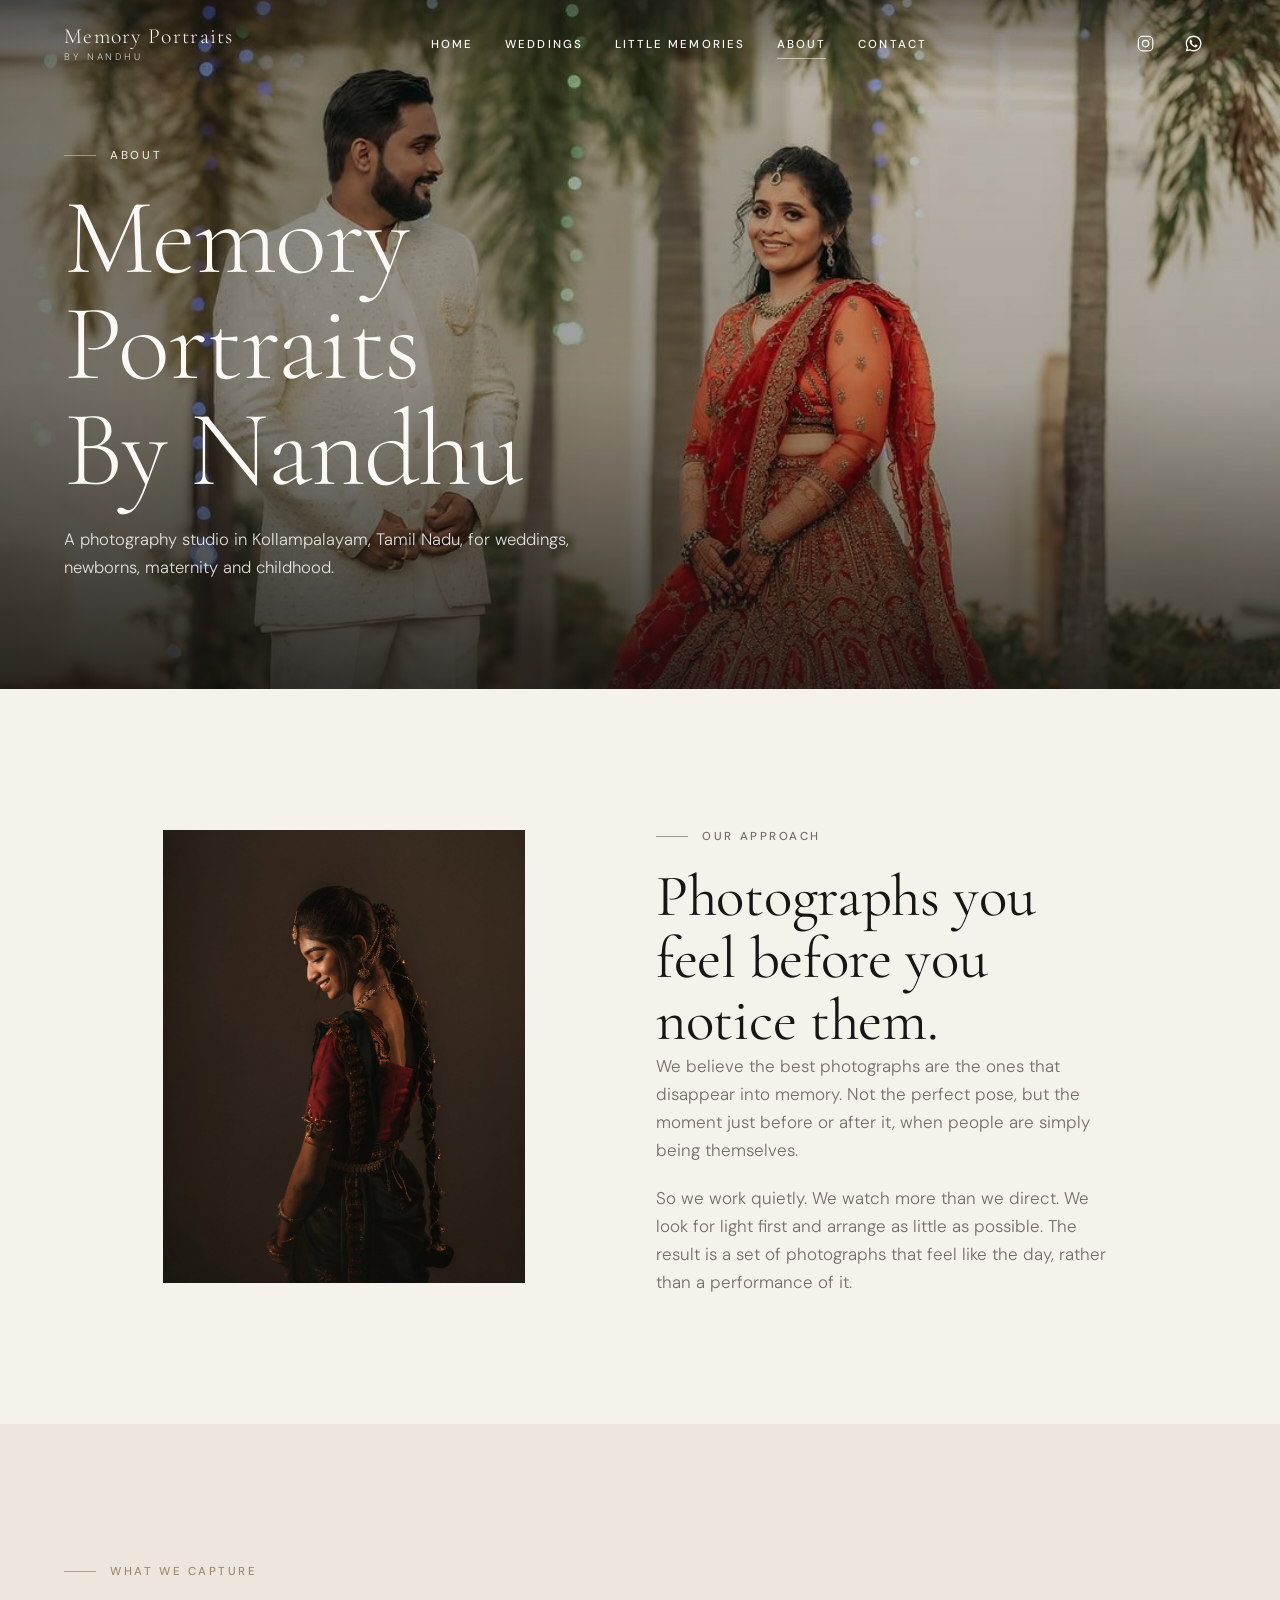
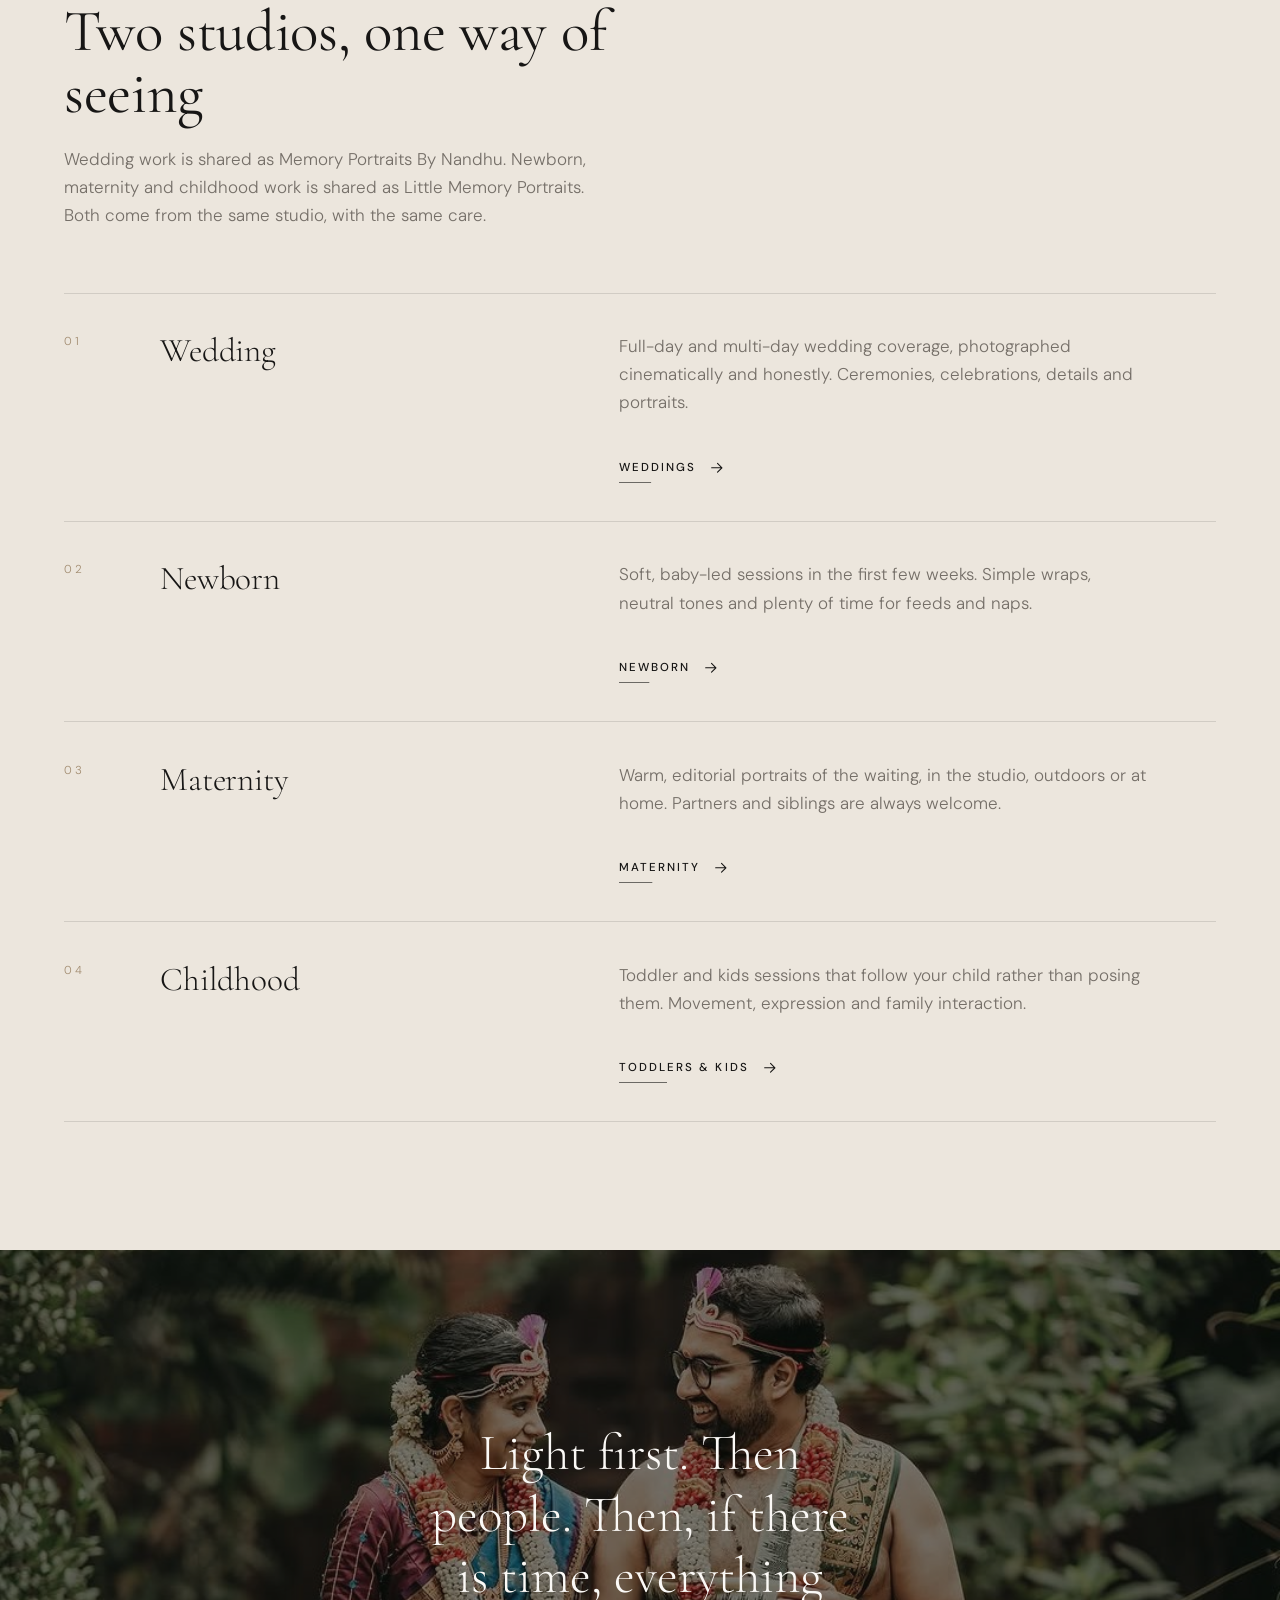
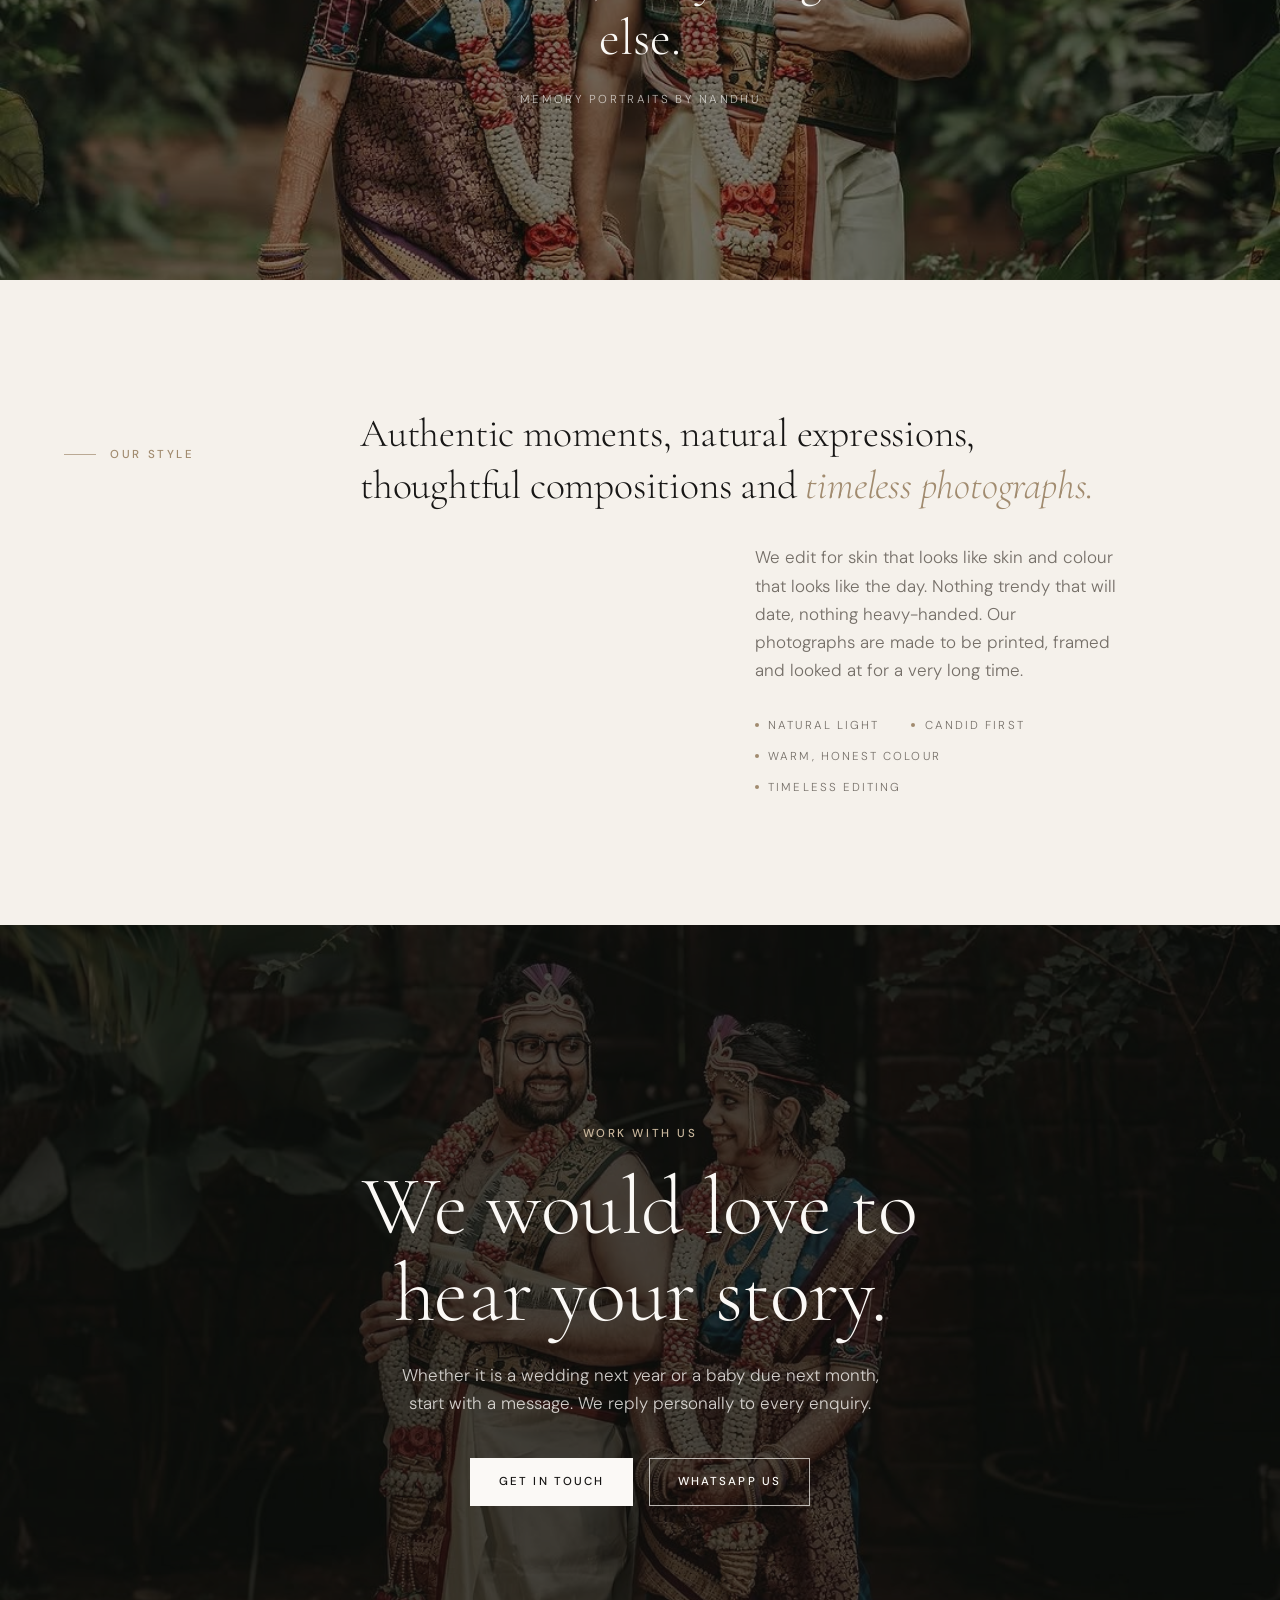
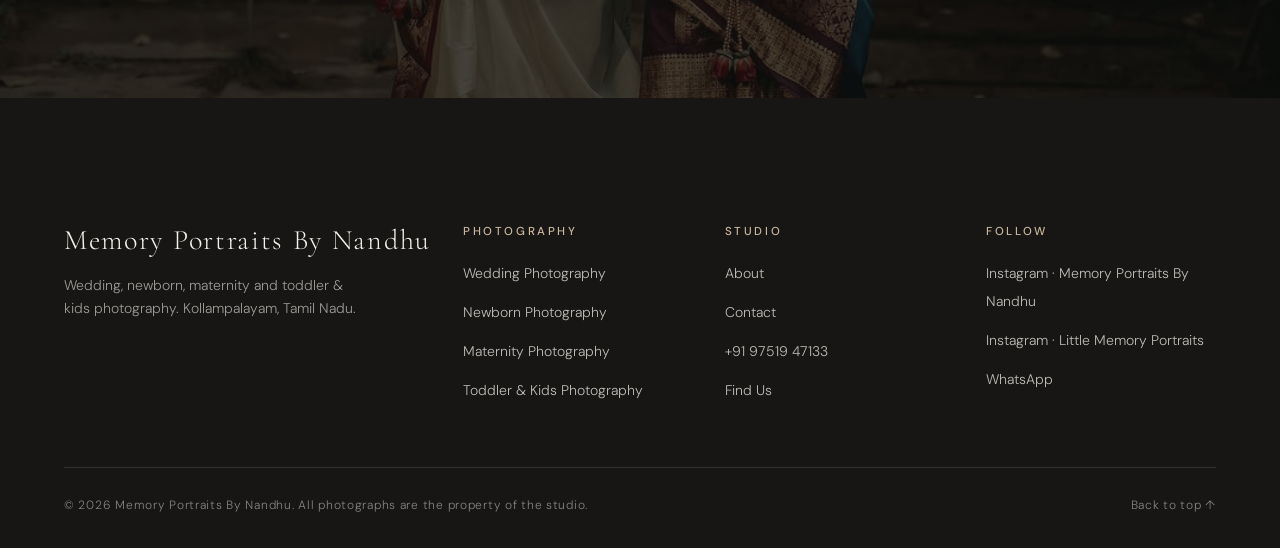
==== commit 6da18ea6: "Fix corrupted arrow in the Back to top footer link The up-arrow had been double-encoded and rendered" ====
--- a/about.html
+++ b/about.html
@@ -245,7 +245,7 @@
         </div>
         <div class="container site-footer__bottom">
             <span>© <span data-year>2026</span> Memory Portraits By Nandhu. All photographs are the property of the studio.</span>
-            <a href="#top">Back to top â</a>
+            <a href="#top">Back to top &uarr;</a>
         </div>
     </footer>
 
--- a/css/style.css
+++ b/css/style.css
@@ -2572,3 +2572,290 @@
         animation: none;
     }
 }
+
+/* -------------------------------------------------------------------------
+   25. Moments ticker (home)
+   A slow, hairline-framed line of the small things we look for.
+   ------------------------------------------------------------------------- */
+.moments {
+    padding-block: clamp(1.1rem, 2vw, 1.6rem);
+    border-top: 1px solid var(--color-line);
+    border-bottom: 1px solid var(--color-line);
+    overflow: hidden;
+    -webkit-mask-image: linear-gradient(to right, transparent, #000 8%, #000 92%, transparent);
+    mask-image: linear-gradient(to right, transparent, #000 8%, #000 92%, transparent);
+}
+
+.moments__track {
+    display: flex;
+    width: max-content;
+    animation: moments-drift 70s linear infinite;
+}
+
+.moments:hover .moments__track,
+.moments:focus-within .moments__track {
+    animation-play-state: paused;
+}
+
+.moments__list {
+    display: flex;
+    align-items: baseline;
+    margin: 0;
+    padding: 0;
+    list-style: none;
+}
+
+.moments__list li {
+    position: relative;
+    flex: none;
+    padding-inline: clamp(1.5rem, 3vw, 2.75rem);
+    font-family: var(--font-display);
+    font-size: clamp(1.15rem, 1.7vw, 1.5rem);
+    font-weight: 300;
+    font-style: italic;
+    color: var(--color-text-soft);
+    white-space: nowrap;
+}
+
+.moments__list li:nth-child(even) {
+    font-style: normal;
+    color: var(--color-text);
+}
+
+.moments__list li::before {
+    content: "";
+    position: absolute;
+    left: -0.2rem;
+    top: 50%;
+    width: 0.32rem;
+    height: 0.32rem;
+    background: var(--color-accent);
+    transform: translateY(-50%) rotate(45deg);
+}
+
+@keyframes moments-drift {
+    from { transform: translateX(0); }
+    to   { transform: translateX(-50%); }
+}
+
+
+/* -------------------------------------------------------------------------
+   26. Instagram accounts (home)
+   Each feed gets a short introduction and four frames.
+   ------------------------------------------------------------------------- */
+.instagram__accounts {
+    display: grid;
+    gap: clamp(3rem, 6vw, 5rem);
+}
+
+.ig-account {
+    display: grid;
+    grid-template-columns: 1fr;
+    gap: 1.75rem clamp(2rem, 5vw, 4.5rem);
+    align-items: center;
+}
+
+.ig-account__handle {
+    font-size: var(--fs-label);
+    letter-spacing: 0.2em;
+    text-transform: lowercase;
+    color: var(--color-accent);
+    margin-bottom: 0.75rem;
+}
+
+.ig-account__at {
+    font-family: var(--font-display);
+    font-size: 1.25em;
+    letter-spacing: 0;
+    margin-right: 0.15em;
+}
+
+.ig-account__name {
+    font-size: var(--fs-h3);
+    font-weight: 300;
+    margin-bottom: 0.9rem;
+}
+
+.ig-account__text {
+    color: var(--color-text-soft);
+    max-width: 34ch;
+    margin-bottom: 1.5rem;
+}
+
+.ig-account__tiles {
+    display: grid;
+    grid-template-columns: repeat(4, minmax(0, 1fr));
+    gap: var(--gallery-gap);
+}
+
+.ig-account__tiles .instagram__item:nth-child(2),
+.ig-account__tiles .instagram__item:nth-child(4) {
+    margin-top: clamp(0.75rem, 2vw, 1.75rem);
+}
+
+@media (min-width: 900px) {
+    .ig-account {
+        grid-template-columns: minmax(0, 4fr) minmax(0, 8fr);
+    }
+
+    .ig-account--reverse {
+        grid-template-columns: minmax(0, 8fr) minmax(0, 4fr);
+    }
+
+    .ig-account--reverse .ig-account__meta {
+        order: 2;
+    }
+}
+
+
+/* -------------------------------------------------------------------------
+   27. What happens next (contact)
+   Five short steps on one hairline, numbered in small roman numerals.
+   ------------------------------------------------------------------------- */
+.steps {
+    display: grid;
+    grid-template-columns: 1fr;
+    gap: 0;
+    margin: 0;
+    padding: 0;
+    list-style: none;
+    border-top: 1px solid var(--color-line);
+}
+
+.step {
+    position: relative;
+    padding: clamp(1.5rem, 3vw, 2.25rem) 0 clamp(1.5rem, 3vw, 2.25rem) 3.25rem;
+    border-bottom: 1px solid var(--color-line);
+}
+
+.step__num {
+    position: absolute;
+    left: 0;
+    top: clamp(1.5rem, 3vw, 2.25rem);
+    font-family: var(--font-display);
+    font-size: 1.6rem;
+    font-weight: 300;
+    line-height: 1;
+    color: var(--color-accent);
+}
+
+.step__title {
+    font-size: 1.35rem;
+    font-weight: 300;
+    margin-bottom: 0.6rem;
+}
+
+.step__text {
+    color: var(--color-text-soft);
+    font-size: var(--fs-small);
+    max-width: 30ch;
+}
+
+@media (min-width: 900px) {
+    .steps {
+        grid-template-columns: repeat(5, minmax(0, 1fr));
+        gap: 0 clamp(1.25rem, 2.5vw, 2.5rem);
+    }
+
+    .step {
+        padding: clamp(1.75rem, 3vw, 2.5rem) 0 0;
+        border-bottom: 0;
+    }
+
+    .step::before {
+        content: "";
+        position: absolute;
+        top: -1px;
+        left: 0;
+        width: 2.5rem;
+        height: 1px;
+        background: var(--color-accent);
+    }
+
+    .step__num {
+        position: static;
+        display: block;
+        margin-bottom: 1.25rem;
+    }
+}
+
+
+/* -------------------------------------------------------------------------
+   28. Enquiry form additions
+   ------------------------------------------------------------------------- */
+.form-field__legend {
+    font-size: var(--fs-label);
+    letter-spacing: 0.2em;
+    text-transform: uppercase;
+    color: var(--color-text-soft);
+}
+
+.chip-group {
+    display: flex;
+    flex-wrap: wrap;
+    gap: 0.6rem;
+    padding-top: 0.35rem;
+}
+
+.chip {
+    position: relative;
+    cursor: pointer;
+}
+
+.chip input {
+    position: absolute;
+    opacity: 0;
+    width: 1px;
+    height: 1px;
+    pointer-events: none;
+}
+
+.chip span {
+    display: inline-block;
+    padding: 0.5rem 0.95rem;
+    font-size: var(--fs-small);
+    font-weight: 300;
+    color: var(--color-text);
+    border: 1px solid var(--color-line-strong);
+    border-radius: 999px;
+    transition: background var(--dur-fast) var(--ease-out), color var(--dur-fast) var(--ease-out), border-color var(--dur-fast) var(--ease-out);
+}
+
+.chip:hover span {
+    border-color: var(--color-text);
+}
+
+.chip input:checked + span {
+    background: var(--color-text);
+    border-color: var(--color-text);
+    color: var(--color-bg);
+}
+
+.chip input:focus-visible + span {
+    outline: 2px solid var(--color-accent);
+    outline-offset: 2px;
+}
+
+@media (prefers-reduced-motion: reduce) {
+    .moments {
+        -webkit-mask-image: none;
+        mask-image: none;
+    }
+
+    .moments__track {
+        animation: none;
+        width: auto;
+        flex-wrap: wrap;
+        justify-content: center;
+    }
+
+    .moments__list {
+        flex-wrap: wrap;
+        justify-content: center;
+        row-gap: 0.5rem;
+    }
+
+    .moments__list[aria-hidden="true"] {
+        display: none;
+    }
+}
